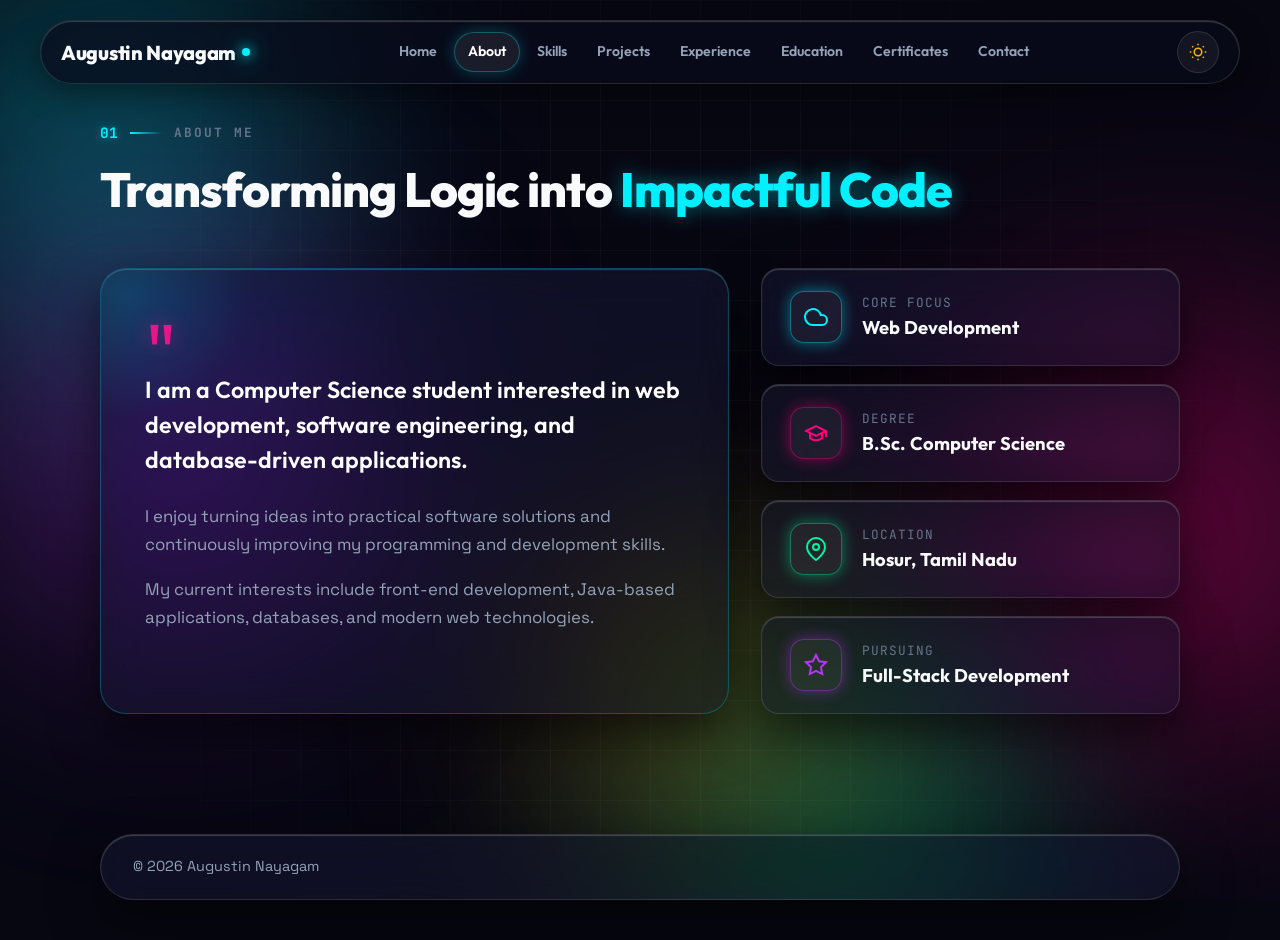
==== about.html @ 39292fab "Add files via upload" ====
<!DOCTYPE html>
<html lang="en">

<head>
    <meta charset="UTF-8">
    <meta name="viewport" content="width=device-width, initial-scale=1.0">
    <meta name="description"
        content="Augustin Nayagam - Computer Science Student & Web Developer Portfolio. High-energy glassmorphism and neon glowing creative portfolio.">
    <title>About Me | Augustin Nayagam</title>

    <!-- Google Fonts: Outfit, Space Grotesk, JetBrains Mono -->
    <link rel="preconnect" href="https://fonts.googleapis.com">
    <link rel="preconnect" href="https://fonts.gstatic.com" crossorigin>
    <link
        href="https://fonts.googleapis.com/css2?family=JetBrains+Mono:wght@400;500;700&family=Outfit:wght@300;400;500;600;700;800;900&family=Space+Grotesk:wght@400;500;600;700&display=swap"
        rel="stylesheet">

    <link rel="stylesheet" href="style.css">
</head>

<body>

    <!-- ===== AMBIENT GLOWING ORBS ===== -->
    <div class="ambient-orbs" aria-hidden="true">
        <div class="orb orb-cyan"></div>
        <div class="orb orb-pink"></div>
        <div class="orb orb-purple"></div>
        <div class="orb orb-lime"></div>
        <div class="orb orb-amber"></div>
    </div>

    <!-- ===== CYBER GRID & SCANLINE EFFECT ===== -->
    <div class="cyber-grid" aria-hidden="true"></div>

    <!-- ===== INTERACTIVE CURSOR SPOTLIGHT ===== -->
    <div class="cursor-glow" id="cursorGlow" aria-hidden="true"></div>

    <!-- ===== GLASS HEADER ===== -->
    <header class="header" id="header">
        <div class="header-inner glass-card">
            <a href="index.html" class="brand">
                <span class="brand-text">Augustin Nayagam</span>
                <span class="brand-dot"></span>
            </a>

            <nav class="desktop-nav" id="desktop-nav">
                <a href="index.html" class="nav-link">Home</a>
                <a href="about.html" class="nav-link active">About</a>
                <a href="skills.html" class="nav-link">Skills</a>
                <a href="projects.html" class="nav-link">Projects</a>
                <a href="experience.html" class="nav-link">Experience</a>
                <a href="education.html" class="nav-link">Education</a>
                <a href="certificates.html" class="nav-link">Certificates</a>
                <a href="contact.html" class="nav-link">Contact</a>
            </nav>

            <div class="header-right">
                <button id="theme-toggle" class="theme-toggle glass-btn" aria-label="Toggle theme">
                    <svg class="icon-sun" width="18" height="18" viewBox="0 0 24 24" fill="none" stroke="currentColor"
                        stroke-width="2">
                        <circle cx="12" cy="12" r="5" />
                        <line x1="12" y1="1" x2="12" y2="3" />
                        <line x1="12" y1="21" x2="12" y2="23" />
                        <line x1="4.22" y1="4.22" x2="5.64" y2="5.64" />
                        <line x1="18.36" y1="18.36" x2="19.78" y2="19.78" />
                        <line x1="1" y1="12" x2="3" y2="12" />
                        <line x1="21" y1="12" x2="23" y2="12" />
                        <line x1="4.22" y1="19.78" x2="5.64" y2="18.36" />
                        <line x1="18.36" y1="5.64" x2="19.78" y2="4.22" />
                    </svg>
                    <svg class="icon-moon" width="18" height="18" viewBox="0 0 24 24" fill="none" stroke="currentColor"
                        stroke-width="2">
                        <path d="M21 12.79A9 9 0 1 1 11.21 3 7 7 0 0 0 21 12.79z" />
                    </svg>
                </button>
                <button class="burger glass-btn" id="burger" aria-label="Toggle navigation">
                    <span></span><span></span><span></span>
                </button>
            </div>
        </div>
    </header>

    <!-- ===== MOBILE DRAWER ===== -->
    <div class="drawer glass-card" id="drawer">
        <div class="drawer-header">
            <a href="index.html" class="brand">
                <span class="brand-dot"></span>
                <span class="brand-text">Augustin Nayagam A</span>
            </a>
            <button class="drawer-close" id="drawerClose" aria-label="Close menu">&times;</button>
        </div>
        <nav class="drawer-links">
            <a href="index.html" class="drawer-link"><span class="neon-num">01</span> Home</a>
            <a href="about.html" class="drawer-link"><span class="neon-num">02</span> About</a>
            <a href="skills.html" class="drawer-link"><span class="neon-num">03</span> Skills</a>
            <a href="projects.html" class="drawer-link"><span class="neon-num">04</span> Projects</a>
            <a href="experience.html" class="drawer-link"><span class="neon-num">05</span> Experience</a>
            <a href="education.html" class="drawer-link"><span class="neon-num">06</span> Education</a>
            <a href="certificates.html" class="drawer-link"><span class="neon-num">07</span> Certificates</a>
            <a href="contact.html" class="drawer-link"><span class="neon-num">08</span> Contact</a>
        </nav>
    </div>
    <div class="drawer-overlay" id="drawer-overlay"></div>

    <main id="main">

        <!-- ===== ABOUT SECTION ===== -->
        <section id="about" class="sec">
            <div class="wrap">
                <div class="section-tag reveal">
                    <span class="tag-num">01</span>
                    <span class="tag-line"></span>
                    <span class="tag-label">ABOUT ME</span>
                </div>

                <h2 class="section-title reveal">Transforming Logic into <span class="neon-highlight-cyan">Impactful
                        Code</span></h2>

                <div class="about-grid">
                    <div class="about-quote-card glass-card reveal">
                        <div class="card-glow-layer cyan-glow"></div>
                        <div class="quote-mark">"</div>
                        <blockquote class="about-statement">
                            I am a Computer Science student interested in web development, software engineering, and
                            database-driven applications.
                        </blockquote>
                        <p class="about-text">
                            I enjoy turning ideas into practical software solutions and continuously improving my
                            programming and development skills.
                        </p>
                        <p class="about-text">
                            My current interests include front-end development, Java-based applications, databases, and
                            modern web technologies.
                        </p>
                    </div>

                    <div class="about-facts-container">
                        <div class="fact-card glass-card reveal f-cyan">
                            <div class="fact-icon-wrap">
                                <svg width="24" height="24" viewBox="0 0 24 24" fill="none" stroke="currentColor"
                                    stroke-width="2">
                                    <path d="M18 10h-1.26A8 8 0 1 0 9 20h9a5 5 0 0 0 0-10z" />
                                </svg>
                            </div>
                            <div class="fact-info">
                                <span class="fact-title">Core Focus</span>
                                <strong class="fact-value">Web Development</strong>
                            </div>
                        </div>

                        <div class="fact-card glass-card reveal f-pink">
                            <div class="fact-icon-wrap">
                                <svg width="24" height="24" viewBox="0 0 24 24" fill="none" stroke="currentColor"
                                    stroke-width="2">
                                    <path d="M22 10v6M2 10l10-5 10 5-10 5z" />
                                    <path d="M6 12v5c3 3 9 3 12 0v-5" />
                                </svg>
                            </div>
                            <div class="fact-info">
                                <span class="fact-title">Degree</span>
                                <strong class="fact-value">B.Sc. Computer Science</strong>
                            </div>
                        </div>

                        <div class="fact-card glass-card reveal f-lime">
                            <div class="fact-icon-wrap">
                                <svg width="24" height="24" viewBox="0 0 24 24" fill="none" stroke="currentColor"
                                    stroke-width="2">
                                    <path d="M21 10c0 7-9 13-9 13s-9-6-9-13a9 9 0 0 1 18 0z" />
                                    <circle cx="12" cy="10" r="3" />
                                </svg>
                            </div>
                            <div class="fact-info">
                                <span class="fact-title">Location</span>
                                <strong class="fact-value">Hosur, Tamil Nadu</strong>
                            </div>
                        </div>

                        <div class="fact-card glass-card reveal f-purple">
                            <div class="fact-icon-wrap">
                                <svg width="24" height="24" viewBox="0 0 24 24" fill="none" stroke="currentColor"
                                    stroke-width="2">
                                    <polygon
                                        points="12 2 15.09 8.26 22 9.27 17 14.14 18.18 21.02 12 17.77 5.82 21.02 7 14.14 2 9.27 8.91 8.26 12 2" />
                                </svg>
                            </div>
                            <div class="fact-info">
                                <span class="fact-title">Pursuing</span>
                                <strong class="fact-value">Full-Stack Development</strong>
                            </div>
                        </div>
                    </div>
                </div>
            </div>
        </section>

    </main>

    <!-- ===== FOOTER ===== -->
    <footer class="footer">
        <div class="wrap footer-content glass-card">
            <p class="footer-copy">© <span id="year"></span> Augustin Nayagam</p>
        </div>
    </footer>

    <script src="script.js"></script>
</body>

</html>
---- style.css ----
/* ========== DESIGN TOKENS ========== */
:root {
    /* Funky Neon Glow Palette */
    --neon-cyan: #00f0ff;
    --neon-pink: #ff007f;
    --neon-purple: #b537f2;
    --neon-lime: #00f5a0;
    --neon-amber: #ffb703;
    --neon-orange: #ff5400;

    /* Glow RGBA values */
    --glow-cyan: rgba(0, 240, 255, 0.45);
    --glow-pink: rgba(255, 0, 127, 0.45);
    --glow-purple: rgba(181, 55, 242, 0.45);
    --glow-lime: rgba(0, 245, 160, 0.45);
    --glow-amber: rgba(255, 183, 3, 0.45);

    /* Backgrounds & Glass Layers (Dark Default) */
    --bg-base: #070712;
    --bg-surface: rgba(14, 15, 30, 0.65);
    --glass-card: rgba(22, 24, 46, 0.55);
    --glass-card-hover: rgba(30, 34, 66, 0.70);
    --glass-header: rgba(10, 11, 24, 0.75);
    --glass-btn: rgba(255, 255, 255, 0.05);

    /* Glass Borders & Highlights */
    --glass-border: rgba(255, 255, 255, 0.12);
    --glass-border-hover: rgba(0, 240, 255, 0.50);
    --glass-specular: rgba(255, 255, 255, 0.20);
    --glass-shadow: 0 20px 50px rgba(0, 0, 0, 0.60);

    /* Typography */
    --text-primary: #f8fafc;
    --text-secondary: #94a3b8;
    --text-muted: #64748b;

    --font-heading: 'Outfit', -apple-system, sans-serif;
    --font-body: 'Space Grotesk', system-ui, sans-serif;
    --font-mono: 'JetBrains Mono', monospace;

    /* Animation Easing */
    --ease-fluid: cubic-bezier(0.25, 1, 0.5, 1);
    --ease-spring: cubic-bezier(0.34, 1.56, 0.64, 1);

    /* Radii */
    --radius-sm: 10px;
    --radius-md: 18px;
    --radius-lg: 26px;
    --radius-xl: 36px;
    --radius-pill: 9999px;
}

/* ========== LIGHT THEME OVERRIDES (CYBER-PASTEL GLASS) ========== */
body.light-theme {
    --bg-base: #f0f3fa;
    --bg-surface: rgba(255, 255, 255, 0.70);
    --glass-card: rgba(255, 255, 255, 0.65);
    --glass-card-hover: rgba(255, 255, 255, 0.85);
    --glass-header: rgba(240, 243, 250, 0.85);
    --glass-btn: rgba(0, 0, 0, 0.04);

    --glass-border: rgba(0, 0, 0, 0.08);
    --glass-border-hover: rgba(0, 240, 255, 0.80);
    --glass-specular: rgba(255, 255, 255, 0.90);
    --glass-shadow: 0 20px 40px rgba(100, 116, 139, 0.15);

    --text-primary: #0f172a;
    --text-secondary: #475569;
    --text-muted: #94a3b8;
}

body.light-theme .cyber-grid {
    opacity: 0.04;
}

body.light-theme .ambient-orbs .orb {
    opacity: 0.35;
    filter: blur(90px);
}

body.light-theme .name-stroke-neon {
    -webkit-text-stroke: 2px #b537f2;
    color: transparent;
    text-shadow: 0 0 20px rgba(181, 55, 242, 0.4);
}

/* ========== RESET & BASE ========== */
*,
*::before,
*::after {
    margin: 0;
    padding: 0;
    box-sizing: border-box;
}

html {
    scroll-behavior: smooth;
    font-size: 16px;
    color-scheme: dark;
}

body {
    font-family: var(--font-body);
    background-color: var(--bg-base);
    color: var(--text-primary);
    line-height: 1.65;
    overflow-x: hidden;
    position: relative;
    min-height: 100vh;
    transition: background-color 0.4s var(--ease-fluid), color 0.4s var(--ease-fluid);
    -webkit-font-smoothing: antialiased;
}

::selection {
    background: var(--neon-pink);
    color: #ffffff;
    text-shadow: 0 0 8px #ffffff;
}

a {
    color: inherit;
    text-decoration: none;
    transition: all 0.25s var(--ease-fluid);
}

button {
    font-family: inherit;
    cursor: pointer;
    border: none;
    background: none;
}

img {
    max-width: 100%;
    display: block;
}

/* ========== CONTAINER & SPACING ========== */
.wrap {
    width: min(1080px, 90%);
    margin: 0 auto;
}

.sec {
    padding: 120px 0;
    position: relative;
    z-index: 2;
}

/* ========== AMBIENT GLOWING ORBS ========== */
.ambient-orbs {
    position: fixed;
    inset: 0;
    pointer-events: none;
    z-index: 0;
    overflow: hidden;
}

.orb {
    position: absolute;
    border-radius: 50%;
    filter: blur(120px);
    opacity: 0.55;
    will-change: transform;
}

.orb-cyan {
    width: 520px;
    height: 520px;
    background: radial-gradient(circle, var(--neon-cyan) 0%, rgba(0, 240, 255, 0) 70%);
    top: -100px;
    left: -150px;
    animation: floatOrb1 18s ease-in-out infinite alternate;
}

.orb-pink {
    width: 600px;
    height: 600px;
    background: radial-gradient(circle, var(--neon-pink) 0%, rgba(255, 0, 127, 0) 70%);
    top: 25%;
    right: -200px;
    animation: floatOrb2 22s ease-in-out infinite alternate;
}

.orb-purple {
    width: 550px;
    height: 550px;
    background: radial-gradient(circle, var(--neon-purple) 0%, rgba(181, 55, 242, 0) 70%);
    bottom: 20%;
    left: -100px;
    animation: floatOrb3 20s ease-in-out infinite alternate;
}

.orb-lime {
    width: 480px;
    height: 480px;
    background: radial-gradient(circle, var(--neon-lime) 0%, rgba(0, 245, 160, 0) 70%);
    bottom: -150px;
    right: 15%;
    animation: floatOrb4 16s ease-in-out infinite alternate;
}

.orb-amber {
    width: 400px;
    height: 400px;
    background: radial-gradient(circle, var(--neon-amber) 0%, rgba(255, 183, 3, 0) 70%);
    top: 55%;
    left: 40%;
    animation: floatOrb5 24s ease-in-out infinite alternate;
}

@keyframes floatOrb1 {
    0% {
        transform: translate(0, 0) scale(1);
    }

    100% {
        transform: translate(120px, 140px) scale(1.15);
    }
}

@keyframes floatOrb2 {
    0% {
        transform: translate(0, 0) scale(1);
    }

    100% {
        transform: translate(-140px, 100px) scale(0.9);
    }
}

@keyframes floatOrb3 {
    0% {
        transform: translate(0, 0) scale(1);
    }

    100% {
        transform: translate(150px, -120px) scale(1.1);
    }
}

@keyframes floatOrb4 {
    0% {
        transform: translate(0, 0) scale(1);
    }

    100% {
        transform: translate(-100px, -140px) scale(1.2);
    }
}

@keyframes floatOrb5 {
    0% {
        transform: translate(0, 0) scale(1);
    }

    100% {
        transform: translate(-80px, 80px) scale(0.85);
    }
}

/* ========== CYBER GRID BACKGROUND ========== */
.cyber-grid {
    position: fixed;
    inset: 0;
    pointer-events: none;
    z-index: 1;
    opacity: 0.08;
    background-size: 50px 50px;
    background-image:
        linear-gradient(to right, rgba(255, 255, 255, 0.4) 1px, transparent 1px),
        linear-gradient(to bottom, rgba(255, 255, 255, 0.4) 1px, transparent 1px);
    mask-image: radial-gradient(circle at 50% 50%, black 40%, transparent 90%);
    -webkit-mask-image: radial-gradient(circle at 50% 50%, black 40%, transparent 90%);
}

/* ========== INTERACTIVE CURSOR SPOTLIGHT ========== */
.cursor-glow {
    position: fixed;
    width: 600px;
    height: 600px;
    border-radius: 50%;
    pointer-events: none;
    z-index: 1;
    transform: translate(-50%, -50%);
    background: radial-gradient(circle, rgba(0, 240, 255, 0.12) 0%, rgba(255, 0, 127, 0.06) 40%, transparent 70%);
    mix-blend-mode: screen;
    opacity: 0;
    transition: opacity 0.5s ease;
}

body:hover .cursor-glow {
    opacity: 1;
}

/* ========== UNIVERSAL GLASSMORPHIC CARD ========== */
.glass-card {
    background: var(--glass-card);
    backdrop-filter: blur(24px) saturate(190%);
    -webkit-backdrop-filter: blur(24px) saturate(190%);
    border: 1px solid var(--glass-border);
    box-shadow: inset 0 1px 1px 0 var(--glass-specular), var(--glass-shadow);
    border-radius: var(--radius-lg);
    position: relative;
    overflow: hidden;
    transition: transform 0.35s var(--ease-fluid), border-color 0.35s var(--ease-fluid), box-shadow 0.35s var(--ease-fluid), background 0.35s var(--ease-fluid);
}

.glass-card:hover {
    background: var(--glass-card-hover);
    border-color: var(--glass-border-hover);
    box-shadow: inset 0 1px 1px 0 rgba(255, 255, 255, 0.4), var(--glass-shadow), 0 0 25px var(--glow-cyan);
}

/* Glass buttons */
.glass-btn {
    display: inline-flex;
    align-items: center;
    justify-content: center;
    background: var(--glass-btn);
    backdrop-filter: blur(12px);
    -webkit-backdrop-filter: blur(12px);
    border: 1px solid var(--glass-border);
    border-radius: var(--radius-pill);
    color: var(--text-primary);
    transition: all 0.3s var(--ease-fluid);
}

.glass-btn:hover {
    border-color: var(--neon-cyan);
    box-shadow: 0 0 16px var(--glow-cyan);
    transform: translateY(-2px);
}

/* ========== HEADER ========== */
.header {
    position: fixed;
    top: 20px;
    left: 0;
    width: 100%;
    z-index: 1000;
    pointer-events: none;
}

.header-inner {
    width: min(1200px, 95%);
    margin: 0 auto;
    height: 64px;
    display: flex;
    align-items: center;
    justify-content: space-between;
    padding: 0 20px;
    pointer-events: auto;
    border-radius: var(--radius-pill);
    background: var(--glass-header);
    border: 1px solid var(--glass-border);
    box-shadow: inset 0 1px 1px 0 var(--glass-specular), 0 10px 30px rgba(0, 0, 0, 0.4);
}

.brand {
    display: flex;
    align-items: center;
    gap: 6px;
    font-family: var(--font-heading);
    font-size: 1.25rem;
    font-weight: 800;
    letter-spacing: -0.3px;
    color: var(--text-primary);
    text-decoration: none;
    white-space: nowrap;
}

.brand-dot {
    width: 8px;
    height: 8px;
    background: var(--neon-cyan);
    border-radius: 50%;
    box-shadow: 0 0 12px var(--neon-cyan), 0 0 24px var(--neon-cyan);
    display: inline-block;
    animation: neonBlink 2.5s infinite alternate;
    flex-shrink: 0;
}

@keyframes neonBlink {

    0%,
    100% {
        opacity: 1;
        transform: scale(1);
    }

    50% {
        opacity: 0.6;
        transform: scale(1.25);
        box-shadow: 0 0 18px var(--neon-pink);
        background: var(--neon-pink);
    }
}

.desktop-nav {
    display: flex;
    align-items: center;
    gap: 4px;
}

.nav-link {
    font-family: var(--font-heading);
    font-size: 0.88rem;
    font-weight: 600;
    color: var(--text-secondary);
    padding: 7px 13px;
    border-radius: var(--radius-pill);
    transition: all 0.3s var(--ease-fluid);
    position: relative;
    text-decoration: none;
    white-space: nowrap;
}

.nav-link:hover,
.nav-link.active {
    color: #ffffff;
    background: rgba(255, 255, 255, 0.08);
    box-shadow: 0 0 15px rgba(0, 240, 255, 0.25);
    border: 1px solid rgba(0, 240, 255, 0.3);
}

.header-right {
    display: flex;
    align-items: center;
    gap: 12px;
}

.theme-toggle {
    width: 42px;
    height: 42px;
    position: relative;
}

.theme-toggle .icon-sun,
.theme-toggle .icon-moon {
    position: absolute;
    transition: opacity 0.3s, transform 0.4s var(--ease-spring);
}

.theme-toggle .icon-sun {
    opacity: 1;
    transform: rotate(0);
    color: var(--neon-amber);
}

.theme-toggle .icon-moon {
    opacity: 0;
    transform: rotate(90deg);
    color: var(--neon-purple);
}

body.light-theme .theme-toggle .icon-sun {
    opacity: 0;
    transform: rotate(-90deg);
}

body.light-theme .theme-toggle .icon-moon {
    opacity: 1;
    transform: rotate(0);
}

.burger {
    display: none;
    width: 42px;
    height: 42px;
    flex-direction: column;
    justify-content: center;
    align-items: center;
    gap: 5px;
}

.burger span {
    width: 20px;
    height: 2px;
    background: var(--text-primary);
    border-radius: 2px;
    transition: all 0.3s var(--ease-fluid);
}

.burger.open span:nth-child(1) {
    transform: translateY(7px) rotate(45deg);
    background: var(--neon-pink);
}

.burger.open span:nth-child(2) {
    opacity: 0;
}

.burger.open span:nth-child(3) {
    transform: translateY(-7px) rotate(-45deg);
    background: var(--neon-pink);
}

/* ========== MOBILE DRAWER ========== */
.drawer {
    position: fixed;
    top: 90px;
    right: 20px;
    width: min(340px, calc(100vw - 40px));
    padding: 24px;
    z-index: 1001;
    transform: translateY(-20px) scale(0.95);
    opacity: 0;
    pointer-events: none;
    transition: all 0.35s var(--ease-spring);
    background: var(--glass-card);
    border: 1px solid var(--glass-border-hover);
    box-shadow: 0 25px 60px rgba(0, 0, 0, 0.7), 0 0 30px var(--glow-purple);
}

.drawer.open {
    transform: translateY(0) scale(1);
    opacity: 1;
    pointer-events: auto;
}

.drawer-header {
    display: flex;
    align-items: center;
    justify-content: space-between;
    margin-bottom: 20px;
    padding-bottom: 12px;
    border-bottom: 1px solid var(--glass-border);
}

.drawer-header .brand {
    font-size: 1.15rem;
    white-space: nowrap;
}

.drawer-close {
    font-size: 2rem;
    color: var(--text-muted);
    transition: color 0.2s;
    line-height: 1;
}

.drawer-close:hover {
    color: var(--neon-pink);
}

.drawer-links {
    display: flex;
    flex-direction: column;
    gap: 12px;
}

.drawer-link {
    display: flex;
    align-items: center;
    gap: 12px;
    padding: 12px 16px;
    border-radius: var(--radius-md);
    font-family: var(--font-heading);
    font-size: 1.05rem;
    font-weight: 600;
    color: var(--text-primary);
    background: rgba(255, 255, 255, 0.03);
    border: 1px solid transparent;
    transition: all 0.25s var(--ease-fluid);
}

.drawer-link:hover {
    background: rgba(255, 255, 255, 0.08);
    border-color: var(--neon-cyan);
    box-shadow: 0 0 15px var(--glow-cyan);
    transform: translateX(4px);
}

.neon-num {
    font-family: var(--font-mono);
    font-size: 0.85rem;
    color: var(--neon-cyan);
}

.drawer-overlay {
    position: fixed;
    inset: 0;
    background: rgba(7, 7, 18, 0.6);
    backdrop-filter: blur(8px);
    -webkit-backdrop-filter: blur(8px);
    z-index: 1000;
    opacity: 0;
    pointer-events: none;
    transition: opacity 0.3s;
}

.drawer-overlay.open {
    opacity: 1;
    pointer-events: auto;
}

/* ========== HERO SECTION ========== */
.hero {
    min-height: 100vh;
    display: flex;
    align-items: center;
    padding-top: 160px;
    padding-bottom: 60px;
}

.hero-container {
    display: grid;
    grid-template-columns: 1.25fr 0.85fr;
    gap: 48px;
    align-items: center;
}

.funky-pill {
    display: inline-flex;
    align-items: center;
    gap: 10px;
    padding: 8px 18px;
    border-radius: var(--radius-pill);
    background: rgba(255, 255, 255, 0.05);
    backdrop-filter: blur(14px);
    -webkit-backdrop-filter: blur(14px);
    border: 1px solid rgba(0, 240, 255, 0.3);
    box-shadow: 0 0 20px rgba(0, 240, 255, 0.2);
    margin-bottom: 24px;
}

.glowing-orb-dot {
    width: 10px;
    height: 10px;
    border-radius: 50%;
    background: var(--neon-lime);
    box-shadow: 0 0 10px var(--neon-lime), 0 0 20px var(--neon-lime);
    animation: neonPulse 2s infinite ease-in-out;
}

@keyframes neonPulse {

    0%,
    100% {
        transform: scale(1);
        opacity: 1;
    }

    50% {
        transform: scale(1.3);
        opacity: 0.7;
    }
}

.pill-text {
    font-family: var(--font-mono);
    font-size: 0.85rem;
    font-weight: 500;
    letter-spacing: 0.5px;
    color: var(--neon-cyan);
}

.hero-greeting {
    font-family: var(--font-mono);
    font-size: 1.25rem;
    color: var(--neon-pink);
    letter-spacing: 2px;
    text-transform: uppercase;
    margin-bottom: 4px;
    text-shadow: 0 0 12px var(--glow-pink);
}

.hero-name {
    display: flex;
    flex-direction: column;
    font-family: var(--font-heading);
    font-weight: 900;
    font-size: clamp(3.2rem, 7vw, 5.6rem);
    line-height: 0.95;
    letter-spacing: -2px;
    margin-bottom: 24px;
}

.name-gradient-neon {
    background: linear-gradient(135deg, #ffffff 0%, var(--neon-cyan) 40%, var(--neon-purple) 100%);
    -webkit-background-clip: text;
    -webkit-text-fill-color: transparent;
    filter: drop-shadow(0 0 25px rgba(0, 240, 255, 0.35));
}

.name-stroke-neon {
    color: transparent;
    -webkit-text-stroke: 2px var(--neon-pink);
    text-shadow: 0 0 25px rgba(255, 0, 127, 0.45), 0 0 50px rgba(255, 0, 127, 0.2);
    transition: all 0.3s;
}

.name-stroke-neon:hover {
    color: var(--neon-pink);
    -webkit-text-stroke: 2px #ffffff;
    text-shadow: 0 0 35px var(--neon-pink);
}

.hero-desc {
    font-size: 1.15rem;
    color: var(--text-secondary);
    max-width: 540px;
    margin-bottom: 36px;
    line-height: 1.7;
}

.hero-cta-group {
    display: flex;
    flex-wrap: wrap;
    align-items: center;
    gap: 18px;
    margin-bottom: 36px;
}

/* Neon buttons */
.neon-btn {
    position: relative;
    display: inline-flex;
    align-items: center;
    gap: 12px;
    padding: 14px 28px;
    border-radius: var(--radius-pill);
    font-family: var(--font-heading);
    font-size: 1rem;
    font-weight: 700;
    text-decoration: none;
    cursor: pointer;
    overflow: hidden;
    transition: all 0.35s var(--ease-spring);
    z-index: 1;
}

.neon-btn--primary {
    background: linear-gradient(135deg, var(--neon-pink) 0%, var(--neon-purple) 50%, var(--neon-cyan) 100%);
    color: #ffffff;
    box-shadow: 0 0 25px rgba(255, 0, 127, 0.5), inset 0 1px 1px rgba(255, 255, 255, 0.4);
    border: none;
}

.neon-btn--primary:hover {
    transform: translateY(-4px) scale(1.02);
    box-shadow: 0 0 40px rgba(0, 240, 255, 0.7), 0 10px 30px rgba(255, 0, 127, 0.4);
}

.neon-btn--primary .btn-glow {
    position: absolute;
    inset: -2px;
    background: linear-gradient(135deg, var(--neon-cyan), var(--neon-pink), var(--neon-purple));
    border-radius: var(--radius-pill);
    z-index: -1;
    filter: blur(12px);
    opacity: 0.6;
    transition: opacity 0.3s;
}

.neon-btn--primary:hover .btn-glow {
    opacity: 1;
}

.neon-btn--glass {
    background: rgba(255, 255, 255, 0.05);
    backdrop-filter: blur(16px);
    -webkit-backdrop-filter: blur(16px);
    border: 1px solid rgba(255, 255, 255, 0.2);
    color: var(--text-primary);
    box-shadow: inset 0 1px 1px rgba(255, 255, 255, 0.2), 0 10px 25px rgba(0, 0, 0, 0.3);
}

.neon-btn--glass:hover {
    border-color: var(--neon-cyan);
    color: var(--neon-cyan);
    transform: translateY(-4px);
    box-shadow: 0 0 25px var(--glow-cyan);
}

.neon-btn--large {
    padding: 18px 38px;
    font-size: 1.15rem;
}

.hero-socials {
    display: flex;
    align-items: center;
    gap: 14px;
}

.social-glass-badge {
    display: inline-flex;
    align-items: center;
    gap: 8px;
    padding: 8px 16px;
    border-radius: var(--radius-pill);
    background: rgba(255, 255, 255, 0.04);
    backdrop-filter: blur(12px);
    -webkit-backdrop-filter: blur(12px);
    border: 1px solid var(--glass-border);
    font-family: var(--font-heading);
    font-size: 0.88rem;
    font-weight: 600;
    color: var(--text-secondary);
    transition: all 0.3s var(--ease-spring);
}

.social-glass-badge:hover {
    color: #ffffff;
    border-color: var(--neon-cyan);
    box-shadow: 0 0 20px var(--glow-cyan);
    transform: translateY(-3px);
}

/* Hero visual / profile container */
.hero-visual {
    position: relative;
    display: flex;
    justify-content: center;
    align-items: center;
}

.photo-glow-aura {
    position: absolute;
    width: 380px;
    height: 380px;
    border-radius: 50%;
    background: conic-gradient(from 0deg, var(--neon-cyan), var(--neon-pink), var(--neon-purple), var(--neon-lime), var(--neon-cyan));
    filter: blur(55px);
    opacity: 0.55;
    z-index: 0;
    animation: rotateAura 12s linear infinite;
}

@keyframes rotateAura {
    from {
        transform: rotate(0deg);
    }

    to {
        transform: rotate(360deg);
    }
}

.photo-glass-frame {
    position: relative;
    width: 320px;
    height: 390px;
    border-radius: var(--radius-xl);
    overflow: hidden;
    z-index: 1;
    background: rgba(255, 255, 255, 0.06);
    backdrop-filter: blur(20px);
    -webkit-backdrop-filter: blur(20px);
    border: 2px solid rgba(255, 255, 255, 0.25);
    box-shadow: inset 0 2px 2px rgba(255, 255, 255, 0.4), 0 25px 60px rgba(0, 0, 0, 0.7), 0 0 35px var(--glow-cyan);
    transform: none !important;
    transition: border-color 0.4s var(--ease-fluid), box-shadow 0.4s var(--ease-fluid);
}

.photo-glass-frame:hover {
    transform: none !important;
    border-color: var(--neon-pink);
    box-shadow: inset 0 2px 2px rgba(255, 255, 255, 0.6), 0 25px 60px rgba(0, 0, 0, 0.7), 0 0 45px var(--glow-pink);
}

.hero-img {
    width: 100%;
    height: 100%;
    object-fit: cover;
    object-position: center top;
    filter: contrast(1.08) brightness(1.02);
}

.photo-overlay-glass {
    position: absolute;
    inset: 0;
    pointer-events: none;
    background: linear-gradient(180deg, rgba(255, 255, 255, 0.1) 0%, transparent 40%, rgba(7, 7, 18, 0.5) 100%);
}

/* ========== SECTION HEADINGS & TAGS ========== */
.section-tag {
    display: inline-flex;
    align-items: center;
    gap: 12px;
    margin-bottom: 16px;
}

.section-tag--center {
    justify-content: center;
    margin: 0 auto 16px auto;
}

.tag-num {
    font-family: var(--font-mono);
    font-size: 0.9rem;
    font-weight: 700;
    color: var(--neon-cyan);
    text-shadow: 0 0 10px var(--glow-cyan);
}

.tag-line {
    width: 32px;
    height: 2px;
    background: linear-gradient(90deg, var(--neon-cyan), transparent);
}

.tag-label {
    font-family: var(--font-mono);
    font-size: 0.8rem;
    font-weight: 700;
    letter-spacing: 2px;
    color: var(--text-muted);
    text-transform: uppercase;
}

.section-title {
    font-family: var(--font-heading);
    font-size: clamp(2rem, 4vw, 3rem);
    font-weight: 800;
    letter-spacing: -1px;
    line-height: 1.2;
    margin-bottom: 50px;
    color: var(--text-primary);
}

.neon-highlight-cyan {
    color: var(--neon-cyan);
    text-shadow: 0 0 20px var(--glow-cyan);
}

.neon-highlight-pink {
    color: var(--neon-pink);
    text-shadow: 0 0 20px var(--glow-pink);
}

.neon-highlight-lime {
    color: var(--neon-lime);
    text-shadow: 0 0 20px var(--glow-lime);
}

.neon-highlight-purple {
    color: var(--neon-purple);
    text-shadow: 0 0 20px var(--glow-purple);
}

.neon-highlight-amber {
    color: var(--neon-amber);
    text-shadow: 0 0 20px var(--glow-amber);
}

/* ========== ABOUT SECTION ========== */
.about-grid {
    display: grid;
    grid-template-columns: 1.2fr 0.8fr;
    gap: 32px;
}

.about-quote-card {
    padding: 44px;
    position: relative;
    border-color: rgba(0, 240, 255, 0.25);
}

.about-quote-card .cyan-glow {
    position: absolute;
    top: -100px;
    left: -100px;
    width: 250px;
    height: 250px;
    background: radial-gradient(circle, var(--neon-cyan) 0%, transparent 70%);
    opacity: 0.15;
    pointer-events: none;
}

.quote-mark {
    font-family: var(--font-heading);
    font-size: 5rem;
    line-height: 1;
    color: var(--neon-pink);
    text-shadow: 0 0 20px var(--glow-pink);
    margin-bottom: -20px;
}

.about-statement {
    font-family: var(--font-heading);
    font-size: 1.45rem;
    font-weight: 600;
    line-height: 1.5;
    color: #ffffff;
    margin-bottom: 24px;
}

.about-text {
    font-size: 1.05rem;
    color: var(--text-secondary);
    margin-bottom: 16px;
    line-height: 1.7;
}

.about-text:last-child {
    margin-bottom: 0;
}

.about-facts-container {
    display: grid;
    grid-template-columns: 1fr;
    gap: 18px;
}

.fact-card {
    display: flex;
    align-items: center;
    gap: 20px;
    padding: 22px 28px;
    border-radius: var(--radius-md);
    transition: all 0.35s var(--ease-spring);
}

.fact-icon-wrap {
    width: 52px;
    height: 52px;
    border-radius: 14px;
    display: flex;
    align-items: center;
    justify-content: center;
    flex-shrink: 0;
    background: rgba(255, 255, 255, 0.05);
    border: 1px solid var(--glass-border);
}

.f-cyan .fact-icon-wrap {
    color: var(--neon-cyan);
    border-color: rgba(0, 240, 255, 0.4);
    box-shadow: 0 0 15px var(--glow-cyan);
}

.f-pink .fact-icon-wrap {
    color: var(--neon-pink);
    border-color: rgba(255, 0, 127, 0.4);
    box-shadow: 0 0 15px var(--glow-pink);
}

.f-lime .fact-icon-wrap {
    color: var(--neon-lime);
    border-color: rgba(0, 245, 160, 0.4);
    box-shadow: 0 0 15px var(--glow-lime);
}

.f-purple .fact-icon-wrap {
    color: var(--neon-purple);
    border-color: rgba(181, 55, 242, 0.4);
    box-shadow: 0 0 15px var(--glow-purple);
}

.f-cyan:hover {
    border-color: var(--neon-cyan);
    box-shadow: 0 0 25px var(--glow-cyan);
    transform: translateX(8px);
}

.f-pink:hover {
    border-color: var(--neon-pink);
    box-shadow: 0 0 25px var(--glow-pink);
    transform: translateX(8px);
}

.f-lime:hover {
    border-color: var(--neon-lime);
    box-shadow: 0 0 25px var(--glow-lime);
    transform: translateX(8px);
}

.f-purple:hover {
    border-color: var(--neon-purple);
    box-shadow: 0 0 25px var(--glow-purple);
    transform: translateX(8px);
}

.fact-info {
    display: flex;
    flex-direction: column;
}

.fact-title {
    font-family: var(--font-mono);
    font-size: 0.8rem;
    color: var(--text-muted);
    text-transform: uppercase;
    letter-spacing: 1px;
}

.fact-value {
    font-family: var(--font-heading);
    font-size: 1.15rem;
    font-weight: 700;
    color: var(--text-primary);
}

/* ========== SKILLS SECTION ========== */
.skills-grid {
    display: grid;
    grid-template-columns: repeat(auto-fit, minmax(240px, 1fr));
    gap: 24px;
}

.skill-category {
    padding: 32px 28px;
    display: flex;
    flex-direction: column;
    border-radius: var(--radius-lg);
    position: relative;
}

.cat-header {
    display: flex;
    align-items: center;
    gap: 14px;
    margin-bottom: 12px;
}

.cat-badge-icon {
    font-size: 1.5rem;
}

.cat-header h3 {
    font-family: var(--font-heading);
    font-size: 1.35rem;
    font-weight: 700;
    color: #ffffff;
}

.cat-desc {
    font-size: 0.92rem;
    color: var(--text-secondary);
    margin-bottom: 24px;
    flex-grow: 1;
}

.neon-chips {
    display: flex;
    flex-wrap: wrap;
    gap: 10px;
}

.chip {
    padding: 6px 14px;
    border-radius: var(--radius-pill);
    font-family: var(--font-mono);
    font-size: 0.82rem;
    font-weight: 600;
    background: rgba(255, 255, 255, 0.05);
    border: 1px solid var(--glass-border);
    transition: all 0.3s var(--ease-spring);
}

.chip-cyan {
    border-color: rgba(0, 240, 255, 0.25);
    color: var(--neon-cyan);
}

.chip-cyan:hover {
    background: rgba(0, 240, 255, 0.15);
    box-shadow: 0 0 15px var(--glow-cyan);
    transform: translateY(-3px);
}

.chip-pink {
    border-color: rgba(255, 0, 127, 0.25);
    color: var(--neon-pink);
}

.chip-pink:hover {
    background: rgba(255, 0, 127, 0.15);
    box-shadow: 0 0 15px var(--glow-pink);
    transform: translateY(-3px);
}

.chip-lime {
    border-color: rgba(0, 245, 160, 0.25);
    color: var(--neon-lime);
}

.chip-lime:hover {
    background: rgba(0, 245, 160, 0.15);
    box-shadow: 0 0 15px var(--glow-lime);
    transform: translateY(-3px);
}

.chip-purple {
    border-color: rgba(181, 55, 242, 0.25);
    color: var(--neon-purple);
}

.chip-purple:hover {
    background: rgba(181, 55, 242, 0.15);
    box-shadow: 0 0 15px var(--glow-purple);
    transform: translateY(-3px);
}

.cat-cyan:hover {
    border-color: var(--neon-cyan);
    box-shadow: 0 0 30px var(--glow-cyan);
}

.cat-pink:hover {
    border-color: var(--neon-pink);
    box-shadow: 0 0 30px var(--glow-pink);
}

.cat-lime:hover {
    border-color: var(--neon-lime);
    box-shadow: 0 0 30px var(--glow-lime);
}

.cat-purple:hover {
    border-color: var(--neon-purple);
    box-shadow: 0 0 30px var(--glow-purple);
}

/* ========== PROJECTS SECTION ========== */
.projects-grid {
    display: grid;
    grid-template-columns: 1fr 1fr;
    gap: 32px;
}

.project-glass-card {
    padding: 38px;
    display: flex;
    flex-direction: column;
    border-radius: var(--radius-xl);
    position: relative;
}

.project-header-top {
    display: flex;
    align-items: center;
    justify-content: space-between;
    margin-bottom: 22px;
}

.project-category-badge {
    padding: 6px 14px;
    border-radius: var(--radius-pill);
    font-family: var(--font-mono);
    font-size: 0.78rem;
    font-weight: 700;
    letter-spacing: 0.5px;
    text-transform: uppercase;
}

.badge-cyan {
    background: rgba(0, 240, 255, 0.12);
    border: 1px solid var(--neon-cyan);
    color: var(--neon-cyan);
    box-shadow: 0 0 15px var(--glow-cyan);
}

.badge-pink {
    background: rgba(255, 0, 127, 0.12);
    border: 1px solid var(--neon-pink);
    color: var(--neon-pink);
    box-shadow: 0 0 15px var(--glow-pink);
}

.project-index {
    font-family: var(--font-heading);
    font-size: 2.2rem;
    font-weight: 900;
    line-height: 1;
    color: transparent;
    -webkit-text-stroke: 1.5px rgba(255, 255, 255, 0.25);
}

.project-title {
    font-family: var(--font-heading);
    font-size: 1.45rem;
    font-weight: 700;
    line-height: 1.35;
    color: #ffffff;
    margin-bottom: 16px;
}

.project-desc {
    font-size: 1rem;
    color: var(--text-secondary);
    line-height: 1.65;
    margin-bottom: 28px;
    flex-grow: 1;
}

.project-tech-row {
    display: flex;
    flex-wrap: wrap;
    gap: 8px;
    margin-bottom: 28px;
}

.tech-pill {
    padding: 5px 12px;
    border-radius: var(--radius-pill);
    font-family: var(--font-mono);
    font-size: 0.8rem;
    background: rgba(255, 255, 255, 0.04);
    border: 1px solid var(--glass-border);
}

.pill-cyan {
    color: var(--neon-cyan);
    border-color: rgba(0, 240, 255, 0.3);
}

.pill-pink {
    color: var(--neon-pink);
    border-color: rgba(255, 0, 127, 0.3);
}

.project-actions {
    display: flex;
    align-items: center;
}

.project-neon-link {
    display: inline-flex;
    align-items: center;
    gap: 8px;
    font-family: var(--font-heading);
    font-weight: 700;
    font-size: 0.95rem;
    transition: all 0.3s var(--ease-spring);
}

.link-cyan {
    color: var(--neon-cyan);
}

.link-cyan:hover {
    text-shadow: 0 0 12px var(--neon-cyan);
    transform: translateX(6px);
}

.link-pink {
    color: var(--neon-pink);
}

.link-pink:hover {
    text-shadow: 0 0 12px var(--neon-pink);
    transform: translateX(6px);
}

.card-glow-cyan:hover {
    border-color: var(--neon-cyan);
    box-shadow: 0 0 35px var(--glow-cyan);
}

.card-glow-pink:hover {
    border-color: var(--neon-pink);
    box-shadow: 0 0 35px var(--glow-pink);
}

/* ========== EXPERIENCE SECTION ========== */
.experience-showcase {
    padding: 44px;
    border-radius: var(--radius-xl);
    border-color: rgba(181, 55, 242, 0.35);
    box-shadow: 0 0 30px rgba(181, 55, 242, 0.15);
}

.experience-showcase:hover {
    border-color: var(--neon-purple);
    box-shadow: 0 0 40px var(--glow-purple);
}

.exp-badge-row {
    display: flex;
    flex-wrap: wrap;
    align-items: center;
    gap: 14px;
    margin-bottom: 20px;
}

.funky-neon-badge {
    padding: 6px 16px;
    border-radius: var(--radius-pill);
    font-family: var(--font-mono);
    font-size: 0.8rem;
    font-weight: 700;
    text-transform: uppercase;
}

.badge-purple {
    background: rgba(181, 55, 242, 0.15);
    border: 1px solid var(--neon-purple);
    color: var(--neon-purple);
    box-shadow: 0 0 15px var(--glow-purple);
}

.exp-company-tag {
    font-family: var(--font-heading);
    font-size: 1.05rem;
    font-weight: 700;
    color: var(--text-primary);
}

.exp-role {
    font-family: var(--font-heading);
    font-size: 1.65rem;
    font-weight: 800;
    color: #ffffff;
    margin-bottom: 14px;
}

.exp-description {
    font-size: 1.05rem;
    color: var(--text-secondary);
    line-height: 1.7;
    margin-bottom: 24px;
    max-width: 820px;
}

.exp-skills-row {
    display: flex;
    flex-wrap: wrap;
    gap: 10px;
}

.exp-chip {
    padding: 6px 16px;
    border-radius: var(--radius-pill);
    font-family: var(--font-mono);
    font-size: 0.85rem;
    font-weight: 600;
    background: rgba(255, 255, 255, 0.05);
    border: 1px solid var(--glass-border);
    color: var(--neon-purple);
}

/* ========== EDUCATION SECTION (ACADEMIC JOURNEY) ========== */
.edu-container {
    display: flex;
    flex-direction: column;
    gap: 24px;
}

.edu-glass-card {
    display: grid;
    grid-template-columns: auto 1fr 280px;
    align-items: center;
    gap: 32px;
    padding: 28px 36px;
    border-radius: var(--radius-lg);
    transition: all 0.35s var(--ease-spring);
}

.edu-tag-badge {
    display: inline-flex;
    align-items: center;
    justify-content: center;
    width: 64px;
    height: 64px;
    border-radius: var(--radius-md);
    font-family: var(--font-heading);
    font-size: 1.15rem;
    font-weight: 800;
    background: rgba(255, 255, 255, 0.05);
    border: 1px solid var(--glass-border);
    box-shadow: 0 0 15px rgba(0, 0, 0, 0.3);
}

.edu-cyan .edu-tag-badge {
    color: var(--neon-cyan);
    border-color: rgba(0, 240, 255, 0.4);
    box-shadow: 0 0 20px var(--glow-cyan);
}

.edu-purple .edu-tag-badge {
    color: var(--neon-purple);
    border-color: rgba(181, 55, 242, 0.4);
    box-shadow: 0 0 20px var(--glow-purple);
}

.edu-pink .edu-tag-badge {
    color: var(--neon-pink);
    border-color: rgba(255, 0, 127, 0.4);
    box-shadow: 0 0 20px var(--glow-pink);
}

.edu-degree {
    font-family: var(--font-heading);
    font-size: 1.25rem;
    font-weight: 700;
    color: #ffffff;
    margin-bottom: 6px;
}

.edu-institution {
    font-size: 0.95rem;
    color: var(--text-secondary);
}

.edu-progress-column {
    display: flex;
    flex-direction: column;
    gap: 8px;
}

.progress-meta {
    display: flex;
    align-items: center;
    justify-content: space-between;
}

.meta-label {
    font-family: var(--font-mono);
    font-size: 0.78rem;
    text-transform: uppercase;
    color: var(--text-muted);
}

.meta-percentage {
    font-family: var(--font-mono);
    font-size: 1.15rem;
    font-weight: 700;
}

.neon-text-cyan {
    color: var(--neon-cyan);
    text-shadow: 0 0 12px var(--glow-cyan);
}

.neon-text-purple {
    color: var(--neon-purple);
    text-shadow: 0 0 12px var(--glow-purple);
}

.neon-text-pink {
    color: var(--neon-pink);
    text-shadow: 0 0 12px var(--glow-pink);
}

.neon-progress-track {
    width: 100%;
    height: 10px;
    background: rgba(255, 255, 255, 0.08);
    border-radius: var(--radius-pill);
    overflow: hidden;
    position: relative;
    box-shadow: inset 0 1px 3px rgba(0, 0, 0, 0.6);
}

.neon-progress-fill {
    height: 100%;
    width: 0%;
    border-radius: var(--radius-pill);
    position: relative;
    transition: width 1.2s cubic-bezier(0.16, 1, 0.3, 1);
}

.bar-cyan {
    background: linear-gradient(90deg, #00b4d8, var(--neon-cyan));
    box-shadow: 0 0 16px var(--neon-cyan);
}

.bar-purple {
    background: linear-gradient(90deg, #7209b7, var(--neon-purple));
    box-shadow: 0 0 16px var(--neon-purple);
}

.bar-pink {
    background: linear-gradient(90deg, #f72585, var(--neon-pink));
    box-shadow: 0 0 16px var(--neon-pink);
}

.neon-bar-glow {
    position: absolute;
    right: 0;
    top: 50%;
    transform: translateY(-50%);
    width: 8px;
    height: 8px;
    background: #ffffff;
    border-radius: 50%;
    box-shadow: 0 0 10px #ffffff;
}

.edu-cyan:hover {
    border-color: var(--neon-cyan);
    box-shadow: 0 0 30px var(--glow-cyan);
    transform: translateY(-4px);
}

.edu-purple:hover {
    border-color: var(--neon-purple);
    box-shadow: 0 0 30px var(--glow-purple);
    transform: translateY(-4px);
}

.edu-pink:hover {
    border-color: var(--neon-pink);
    box-shadow: 0 0 30px var(--glow-pink);
    transform: translateY(-4px);
}

/* ========== CERTIFICATES SECTION ========== */
.section-lead {
    font-size: 1.05rem;
    color: var(--text-secondary);
    max-width: 720px;
    line-height: 1.6;
    margin-top: 10px;
    margin-bottom: 12px;
}

.certificates-grid {
    display: grid;
    grid-template-columns: repeat(auto-fit, minmax(340px, 1fr));
    gap: 30px;
    margin-top: 36px;
}

.cert-glass-card {
    display: flex;
    flex-direction: column;
    padding: 24px;
    border-radius: var(--radius-lg);
    transition: all 0.4s var(--ease-spring);
    position: relative;
    overflow: hidden;
    background: var(--glass-card);
    backdrop-filter: blur(24px) saturate(190%);
    -webkit-backdrop-filter: blur(24px) saturate(190%);
    border: 1px solid var(--glass-border);
    box-shadow: inset 0 1px 1px 0 var(--glass-specular), var(--glass-shadow);
}

.cert-glass-card:hover {
    background: var(--glass-card-hover);
    border-color: var(--glass-border-hover);
    transform: translateY(-6px);
}



.cert-card-body {
    display: flex;
    flex-direction: column;
    flex: 1;
}

.cert-header {
    display: flex;
    align-items: flex-start;
    gap: 16px;
    margin-bottom: 12px;
}

.cert-badge-wrapper {
    flex-shrink: 0;
}

.cert-badge {
    display: inline-flex;
    align-items: center;
    justify-content: center;
    width: 48px;
    height: 48px;
    border-radius: 12px;
    font-size: 1.5rem;
    background: rgba(255, 255, 255, 0.05);
    border: 1px solid var(--glass-border);
    box-shadow: 0 0 15px rgba(0, 0, 0, 0.3);
    transition: all 0.3s var(--ease-spring);
}

.cert-glass-card:hover .cert-badge {
    transform: scale(1.08) rotate(4deg);
}

.cert-meta {
    flex: 1;
    min-width: 0;
}

.cert-category-tag {
    display: inline-block;
    font-family: var(--font-mono);
    font-size: 0.7rem;
    font-weight: 600;
    text-transform: uppercase;
    letter-spacing: 1px;
    padding: 2px 10px;
    border-radius: var(--radius-pill);
    margin-bottom: 6px;
    background: rgba(255, 255, 255, 0.06);
    border: 1px solid var(--glass-border);
    color: var(--text-muted);
}

.cert-title {
    font-family: var(--font-heading);
    font-size: 1.15rem;
    font-weight: 700;
    color: #ffffff;
    margin-bottom: 4px;
    line-height: 1.3;
    letter-spacing: -0.3px;
}

.cert-issuer {
    font-size: 0.9rem;
    color: var(--text-secondary);
    margin-bottom: 2px;
    font-weight: 500;
}

.cert-date {
    font-family: var(--font-mono);
    font-size: 0.74rem;
    color: var(--text-muted);
    letter-spacing: 0.4px;
}

.cert-desc {
    font-size: 0.88rem;
    color: var(--text-secondary);
    line-height: 1.55;
    margin: 12px 0 20px;
    flex: 1;
}

.cert-view-action {
    display: flex;
    align-items: center;
    flex-wrap: wrap;
    gap: 10px;
    margin-top: auto;
    padding-top: 16px;
    border-top: 1px solid var(--glass-border);
}

.cert-view-btn {
    display: inline-flex;
    align-items: center;
    gap: 8px;
    font-family: var(--font-heading);
    font-size: 0.86rem;
    font-weight: 600;
    color: #ffffff;
    transition: all 0.3s var(--ease-spring);
    padding: 8px 16px;
    border-radius: var(--radius-pill);
    border: 1px solid rgba(0, 240, 255, 0.35);
    background: rgba(0, 240, 255, 0.1);
    cursor: pointer;
}

.cert-view-btn:hover {
    background: rgba(0, 240, 255, 0.25);
    border-color: var(--neon-cyan);
    box-shadow: 0 0 16px var(--glow-cyan);
    transform: translateY(-2px);
}



/* Color theme cards & glows */
.cert-amber {
    border-color: rgba(255, 183, 3, 0.25);
}

.cert-amber:hover {
    border-color: var(--neon-amber);
    box-shadow: inset 0 1px 1px 0 rgba(255, 255, 255, 0.4), var(--glass-shadow), 0 0 30px var(--glow-amber);
}

.cert-amber .cert-badge:hover {
    border-color: var(--neon-amber);
    box-shadow: 0 0 16px var(--glow-amber);
}

.cert-amber .cert-view-btn {
    border-color: rgba(255, 183, 3, 0.4);
    background: rgba(255, 183, 3, 0.1);
}

.cert-amber .cert-view-btn:hover {
    background: rgba(255, 183, 3, 0.25);
    border-color: var(--neon-amber);
    box-shadow: 0 0 18px var(--glow-amber);
}

.cert-purple {
    border-color: rgba(181, 55, 242, 0.25);
}

.cert-purple:hover {
    border-color: var(--neon-purple);
    box-shadow: inset 0 1px 1px 0 rgba(255, 255, 255, 0.4), var(--glass-shadow), 0 0 30px var(--glow-purple);
}

.cert-purple .cert-badge:hover {
    border-color: var(--neon-purple);
    box-shadow: 0 0 16px var(--glow-purple);
}

.cert-purple .cert-view-btn {
    border-color: rgba(181, 55, 242, 0.4);
    background: rgba(181, 55, 242, 0.1);
}

.cert-purple .cert-view-btn:hover {
    background: rgba(181, 55, 242, 0.25);
    border-color: var(--neon-purple);
    box-shadow: 0 0 18px var(--glow-purple);
}

.cert-cyan {
    border-color: rgba(0, 240, 255, 0.25);
}

.cert-cyan:hover {
    border-color: var(--neon-cyan);
    box-shadow: inset 0 1px 1px 0 rgba(255, 255, 255, 0.4), var(--glass-shadow), 0 0 30px var(--glow-cyan);
}

.cert-cyan .cert-badge:hover {
    border-color: var(--neon-cyan);
    box-shadow: 0 0 16px var(--glow-cyan);
}

.cert-cyan .cert-view-btn {
    border-color: rgba(0, 240, 255, 0.4);
    background: rgba(0, 240, 255, 0.1);
}

.cert-cyan .cert-view-btn:hover {
    background: rgba(0, 240, 255, 0.25);
    border-color: var(--neon-cyan);
    box-shadow: 0 0 18px var(--glow-cyan);
}

.cert-pink {
    border-color: rgba(255, 0, 127, 0.25);
}

.cert-pink:hover {
    border-color: var(--neon-pink);
    box-shadow: inset 0 1px 1px 0 rgba(255, 255, 255, 0.4), var(--glass-shadow), 0 0 30px var(--glow-pink);
}

.cert-pink .cert-badge:hover {
    border-color: var(--neon-pink);
    box-shadow: 0 0 16px var(--glow-pink);
}

.cert-pink .cert-view-btn {
    border-color: rgba(255, 0, 127, 0.4);
    background: rgba(255, 0, 127, 0.1);
}

.cert-pink .cert-view-btn:hover {
    background: rgba(255, 0, 127, 0.25);
    border-color: var(--neon-pink);
    box-shadow: 0 0 18px var(--glow-pink);
}

.cert-lime {
    border-color: rgba(0, 245, 160, 0.25);
}

.cert-lime:hover {
    border-color: var(--neon-lime);
    box-shadow: inset 0 1px 1px 0 rgba(255, 255, 255, 0.4), var(--glass-shadow), 0 0 30px var(--glow-lime);
}

.cert-lime .cert-badge:hover {
    border-color: var(--neon-lime);
    box-shadow: 0 0 16px var(--glow-lime);
}

.cert-lime .cert-view-btn {
    border-color: rgba(0, 245, 160, 0.4);
    background: rgba(0, 245, 160, 0.1);
}

.cert-lime .cert-view-btn:hover {
    background: rgba(0, 245, 160, 0.25);
    border-color: var(--neon-lime);
    box-shadow: 0 0 18px var(--glow-lime);
}

/* Certificate Lightbox Modal */
.cert-modal {
    position: fixed;
    inset: 0;
    z-index: 99999;
    display: flex;
    align-items: center;
    justify-content: center;
    padding: 24px;
    opacity: 0;
    pointer-events: none;
    transition: opacity 0.3s ease;
}

.cert-modal.active {
    opacity: 1;
    pointer-events: auto;
}

.cert-modal-backdrop {
    position: absolute;
    inset: 0;
    background: rgba(4, 7, 18, 0.88);
    backdrop-filter: blur(18px) saturate(180%);
    -webkit-backdrop-filter: blur(18px) saturate(180%);
}

.cert-modal-dialog {
    position: relative;
    z-index: 1;
    max-width: 980px;
    width: 100%;
    max-height: 92vh;
    display: flex;
    flex-direction: column;
    background: rgba(12, 17, 32, 0.96);
    border: 1px solid rgba(255, 255, 255, 0.18);
    border-radius: var(--radius-lg);
    box-shadow: 0 25px 60px rgba(0, 0, 0, 0.8), 0 0 35px rgba(0, 240, 255, 0.2);
    overflow: hidden;
    transform: scale(0.92);
    transition: transform 0.35s var(--ease-spring);
}

.cert-modal.active .cert-modal-dialog {
    transform: scale(1);
}

.cert-modal-header {
    display: flex;
    align-items: center;
    justify-content: space-between;
    padding: 16px 24px;
    border-bottom: 1px solid var(--glass-border);
    background: rgba(255, 255, 255, 0.03);
}

.cert-modal-title-group h3 {
    font-family: var(--font-heading);
    font-size: 1.18rem;
    font-weight: 700;
    color: #ffffff;
    margin-bottom: 2px;
}

.cert-modal-title-group p {
    font-size: 0.82rem;
    color: var(--text-secondary);
    font-family: var(--font-mono);
}

.cert-modal-close {
    background: rgba(255, 255, 255, 0.06);
    border: 1px solid var(--glass-border);
    color: #ffffff;
    font-size: 1.6rem;
    line-height: 1;
    width: 38px;
    height: 38px;
    border-radius: 50%;
    display: inline-flex;
    align-items: center;
    justify-content: center;
    cursor: pointer;
    transition: all 0.25s var(--ease-spring);
}

.cert-modal-close:hover {
    background: rgba(255, 0, 127, 0.2);
    border-color: var(--neon-pink);
    color: var(--neon-pink);
    transform: rotate(90deg) scale(1.1);
}

.cert-modal-body {
    padding: 18px;
    display: flex;
    align-items: center;
    justify-content: center;
    overflow: auto;
    max-height: calc(92vh - 140px);
    background: rgba(0, 0, 0, 0.45);
}

.cert-modal-img {
    max-width: 100%;
    max-height: 68vh;
    object-fit: contain;
    border-radius: 8px;
    box-shadow: 0 12px 40px rgba(0, 0, 0, 0.65);
    background: #ffffff;
}



/* ========== CONTACT SECTION ========== */
.contact-sec {
    padding-bottom: 140px;
}

.contact-glass-hub {
    padding: 70px 48px;
    text-align: center;
    border-radius: var(--radius-xl);
    position: relative;
    border-color: rgba(255, 0, 127, 0.3);
    box-shadow: 0 0 40px rgba(255, 0, 127, 0.15);
}

.hub-glow-aura {
    position: absolute;
    top: 50%;
    left: 50%;
    transform: translate(-50%, -50%);
    width: 450px;
    height: 450px;
    border-radius: 50%;
    background: radial-gradient(circle, rgba(255, 0, 127, 0.2) 0%, rgba(0, 240, 255, 0.15) 50%, transparent 70%);
    filter: blur(80px);
    pointer-events: none;
    z-index: 0;
}

.contact-headline {
    font-family: var(--font-heading);
    font-size: clamp(2.2rem, 5vw, 3.6rem);
    font-weight: 800;
    letter-spacing: -1.5px;
    line-height: 1.15;
    max-width: 760px;
    margin: 0 auto 20px auto;
    position: relative;
    z-index: 1;
}

.funky-highlight-gradient {
    background: linear-gradient(135deg, var(--neon-pink) 0%, var(--neon-amber) 50%, var(--neon-cyan) 100%);
    -webkit-background-clip: text;
    -webkit-text-fill-color: transparent;
    filter: drop-shadow(0 0 25px rgba(255, 0, 127, 0.4));
}

.contact-subtext {
    font-size: 1.15rem;
    color: var(--text-secondary);
    max-width: 600px;
    margin: 0 auto 36px auto;
    line-height: 1.7;
    position: relative;
    z-index: 1;
}

.contact-primary-btn-wrap {
    margin-bottom: 54px;
    position: relative;
    z-index: 1;
}

.contact-social-grid {
    display: grid;
    grid-template-columns: repeat(3, 1fr);
    gap: 24px;
    position: relative;
    z-index: 1;
}

.contact-card {
    display: flex;
    align-items: center;
    gap: 18px;
    padding: 24px;
    border-radius: var(--radius-lg);
    text-align: left;
    transition: all 0.35s var(--ease-spring);
}

.contact-card .card-icon {
    width: 52px;
    height: 52px;
    border-radius: 14px;
    display: flex;
    align-items: center;
    justify-content: center;
    flex-shrink: 0;
    background: rgba(255, 255, 255, 0.05);
    border: 1px solid var(--glass-border);
}

.card-cyan .card-icon {
    color: var(--neon-cyan);
    border-color: rgba(0, 240, 255, 0.4);
    box-shadow: 0 0 15px var(--glow-cyan);
}

.card-purple .card-icon {
    color: var(--neon-purple);
    border-color: rgba(181, 55, 242, 0.4);
    box-shadow: 0 0 15px var(--glow-purple);
}

.card-pink .card-icon {
    color: var(--neon-pink);
    border-color: rgba(255, 0, 127, 0.4);
    box-shadow: 0 0 15px var(--glow-pink);
}

.card-details {
    display: flex;
    flex-direction: column;
    flex-grow: 1;
    overflow: hidden;
}

.card-label {
    font-family: var(--font-mono);
    font-size: 0.8rem;
    color: var(--text-muted);
    text-transform: uppercase;
    letter-spacing: 0.5px;
}

.card-val {
    font-family: var(--font-heading);
    font-size: 0.98rem;
    font-weight: 700;
    color: var(--text-primary);
    white-space: nowrap;
    overflow: hidden;
    text-overflow: ellipsis;
}

.card-arrow {
    font-size: 1.3rem;
    color: var(--text-muted);
    transition: transform 0.3s var(--ease-spring), color 0.3s;
}

.contact-card:hover .card-arrow {
    transform: translate(4px, -4px);
    color: #ffffff;
}

.card-cyan:hover {
    border-color: var(--neon-cyan);
    box-shadow: 0 0 30px var(--glow-cyan);
    transform: translateY(-5px);
}

.card-purple:hover {
    border-color: var(--neon-purple);
    box-shadow: 0 0 30px var(--glow-purple);
    transform: translateY(-5px);
}

.card-pink:hover {
    border-color: var(--neon-pink);
    box-shadow: 0 0 30px var(--glow-pink);
    transform: translateY(-5px);
}

/* ========== FOOTER ========== */
.footer {
    position: relative;
    z-index: 2;
    padding-bottom: 40px;
}

.footer-content {
    display: flex;
    align-items: center;
    justify-content: space-between;
    padding: 20px 32px;
    border-radius: var(--radius-pill);
}

.footer-copy {
    font-size: 0.9rem;
    color: var(--text-secondary);
}

.footer-actions {
    display: inline-flex;
    align-items: center;
    gap: 12px;
}

.footer-home-btn {
    display: inline-flex;
    align-items: center;
    gap: 6px;
    font-family: var(--font-mono);
    font-size: 0.85rem;
    font-weight: 600;
    color: var(--neon-lime);
    padding: 6px 14px;
    border-radius: var(--radius-pill);
    border: 1px solid rgba(0, 245, 160, 0.3);
    background: rgba(0, 245, 160, 0.05);
    text-decoration: none;
    transition: all 0.3s var(--ease-spring);
}

.footer-home-btn:hover {
    background: rgba(0, 245, 160, 0.18);
    box-shadow: 0 0 15px var(--glow-lime);
    transform: translateY(-3px);
    color: #fff;
}

.back-to-top {
    display: inline-flex;
    align-items: center;
    gap: 6px;
    font-family: var(--font-mono);
    font-size: 0.85rem;
    font-weight: 600;
    color: var(--neon-cyan);
    padding: 6px 14px;
    border-radius: var(--radius-pill);
    border: 1px solid rgba(0, 240, 255, 0.3);
    background: rgba(0, 240, 255, 0.05);
    text-decoration: none;
    transition: all 0.3s var(--ease-spring);
}

.back-to-top:hover {
    background: rgba(0, 240, 255, 0.18);
    box-shadow: 0 0 15px var(--glow-cyan);
    transform: translateY(-3px);
    color: #fff;
}

/* ========== SCROLL REVEAL & ENTRANCE ANIMATIONS ========== */
.anim-up {
    opacity: 0;
    transform: translateY(30px);
    animation: animUp 0.8s var(--ease-fluid) forwards;
}

.d1 {
    animation-delay: 0.15s;
}

.d2 {
    animation-delay: 0.3s;
}

.d3 {
    animation-delay: 0.45s;
}

.d4 {
    animation-delay: 0.6s;
}

.d5 {
    animation-delay: 0.75s;
}

.d6 {
    animation-delay: 0.9s;
}

@keyframes animUp {
    to {
        opacity: 1;
        transform: translateY(0);
    }
}

.reveal {
    opacity: 0;
    transform: translateY(40px);
    transition: opacity 0.8s var(--ease-fluid), transform 0.8s var(--ease-fluid);
}

.reveal.show {
    opacity: 1;
    transform: translateY(0);
}

/* ========== RESPONSIVE DESIGN ========== */

@media (max-width: 1100px) {
    .brand {
        font-size: 1.15rem;
    }

    .desktop-nav {
        gap: 2px;
    }

    .nav-link {
        padding: 6px 10px;
        font-size: 0.84rem;
    }
}

@media (max-width: 992px) {
    .hero-container {
        grid-template-columns: 1fr;
        text-align: center;
        gap: 60px;
    }

    .funky-pill,
    .hero-socials,
    .hero-cta-group {
        justify-content: center;
    }

    .hero-desc {
        margin-left: auto;
        margin-right: auto;
    }

    .hero-visual {
        order: -1;
    }

    .photo-glass-frame {
        width: 270px;
        height: 330px;
    }

    .about-grid {
        grid-template-columns: 1fr;
    }

    .projects-grid {
        grid-template-columns: 1fr;
    }

    .certificates-grid {
        grid-template-columns: 1fr;
    }

    .edu-glass-card {
        grid-template-columns: auto 1fr;
        gap: 20px;
    }

    .edu-progress-column {
        grid-column: 1 / -1;
        margin-top: 10px;
    }

    .contact-social-grid {
        grid-template-columns: 1fr;
    }
}

@media (max-width: 960px) {
    .desktop-nav {
        display: none;
    }

    .burger {
        display: flex;
    }

    .header-inner {
        height: 58px;
        padding: 0 16px;
    }
}

@media (max-width: 768px) {
    .sec {
        padding: 80px 0;
    }

    .hero-name {
        font-size: clamp(2.5rem, 11vw, 3.8rem);
    }

    .photo-glass-frame {
        width: 230px;
        height: 280px;
    }

    .photo-glow-aura {
        width: 280px;
        height: 280px;
    }

    .about-quote-card,
    .experience-showcase,
    .project-glass-card,
    .contact-glass-hub {
        padding: 26px 20px;
    }

    .edu-glass-card {
        padding: 20px;
    }

    .footer-content {
        flex-direction: column;
        gap: 16px;
        text-align: center;
    }
}

@media (max-width: 480px) {
    .drawer {
        width: calc(100vw - 32px);
        right: 16px;
        padding: 20px 16px;
    }

    .drawer-header .brand {
        font-size: 1.05rem;
    }

    .hero-cta-group {
        flex-direction: column;
        width: 100%;
    }

    .neon-btn {
        width: 100%;
        justify-content: center;
    }

    .hero-socials {
        flex-wrap: wrap;
    }

    .social-glass-badge {
        flex: 1;
        justify-content: center;
    }

    .edu-glass-card {
        grid-template-columns: 1fr;
        text-align: center;
    }

    .edu-tag-badge {
        margin: 0 auto;
    }
}
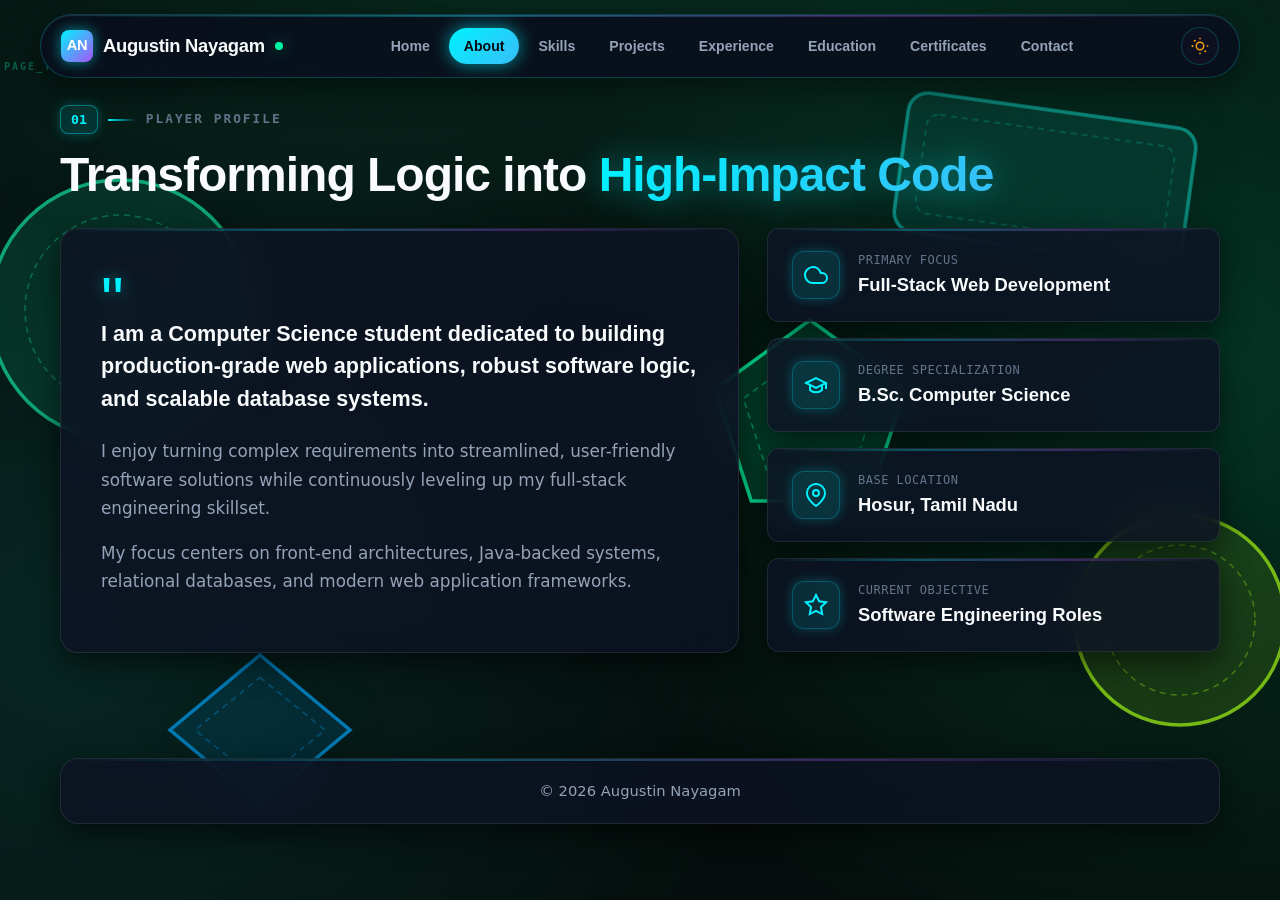
==== commit 08f5b92b: "Add files via upload" ====
--- a/about.html
+++ b/about.html
@@ -4,43 +4,34 @@
 <head>
     <meta charset="UTF-8">
     <meta name="viewport" content="width=device-width, initial-scale=1.0">
+    <meta http-equiv="Content-Security-Policy"
+        content="default-src 'self'; script-src 'self'; style-src 'self' 'unsafe-inline' https://fonts.googleapis.com; font-src https://fonts.gstatic.com; img-src 'self' data:; connect-src 'self'; base-uri 'self'; form-action 'self' mailto:;">
+    <meta http-equiv="X-Content-Type-Options" content="nosniff">
+    <meta name="referrer" content="strict-origin-when-cross-origin">
     <meta name="description"
-        content="Augustin Nayagam - Computer Science Student & Web Developer Portfolio. High-energy glassmorphism and neon glowing creative portfolio.">
+        content="About Augustin Nayagam - Computer Science student interested in web development, software engineering, and database-driven applications.">
     <title>About Me | Augustin Nayagam</title>
 
     <!-- Google Fonts: Outfit, Space Grotesk, JetBrains Mono -->
     <link rel="preconnect" href="https://fonts.googleapis.com">
     <link rel="preconnect" href="https://fonts.gstatic.com" crossorigin>
     <link
-        href="https://fonts.googleapis.com/css2?family=JetBrains+Mono:wght@400;500;700&family=Outfit:wght@300;400;500;600;700;800;900&family=Space+Grotesk:wght@400;500;600;700&display=swap"
+        href="https://fonts.googleapis.com/css2?family=JetBrains+Mono:wght@400;500;700&family=Outfit:wght@400;500;600;700;800;900&family=Space+Grotesk:wght@400;500;600;700&display=swap"
         rel="stylesheet">
 
-    <link rel="stylesheet" href="style.css">
+    <link rel="stylesheet" href="common.css">
+    <link rel="stylesheet" href="about.css">
 </head>
 
-<body>
-
-    <!-- ===== AMBIENT GLOWING ORBS ===== -->
-    <div class="ambient-orbs" aria-hidden="true">
-        <div class="orb orb-cyan"></div>
-        <div class="orb orb-pink"></div>
-        <div class="orb orb-purple"></div>
-        <div class="orb orb-lime"></div>
-        <div class="orb orb-amber"></div>
-    </div>
-
-    <!-- ===== CYBER GRID & SCANLINE EFFECT ===== -->
-    <div class="cyber-grid" aria-hidden="true"></div>
-
-    <!-- ===== INTERACTIVE CURSOR SPOTLIGHT ===== -->
-    <div class="cursor-glow" id="cursorGlow" aria-hidden="true"></div>
-
-    <!-- ===== GLASS HEADER ===== -->
+<body class="page-about">
+
+    <!-- ===== HEADER ===== -->
     <header class="header" id="header">
         <div class="header-inner glass-card">
             <a href="index.html" class="brand">
+                <span class="brand-badge">AN</span>
                 <span class="brand-text">Augustin Nayagam</span>
-                <span class="brand-dot"></span>
+                <span class="brand-dot" title="Available for opportunities"></span>
             </a>
 
             <nav class="desktop-nav" id="desktop-nav">
@@ -55,7 +46,7 @@
             </nav>
 
             <div class="header-right">
-                <button id="theme-toggle" class="theme-toggle glass-btn" aria-label="Toggle theme">
+                <button id="theme-toggle" class="theme-toggle" aria-label="Toggle theme">
                     <svg class="icon-sun" width="18" height="18" viewBox="0 0 24 24" fill="none" stroke="currentColor"
                         stroke-width="2">
                         <circle cx="12" cy="12" r="5" />
@@ -65,15 +56,16 @@
                         <line x1="18.36" y1="18.36" x2="19.78" y2="19.78" />
                         <line x1="1" y1="12" x2="3" y2="12" />
                         <line x1="21" y1="12" x2="23" y2="12" />
-                        <line x1="4.22" y1="19.78" x2="5.64" y2="18.36" />
-                        <line x1="18.36" y1="5.64" x2="19.78" y2="4.22" />
+                        <line x1="4.22" y1="4.22" x2="5.64" y2="5.64" />
+                        <line x1="18.36" y1="18.36" x2="19.78" y2="19.78" />
+                        <line x1="1" y1="12" x2="3" y2="12" />
                     </svg>
                     <svg class="icon-moon" width="18" height="18" viewBox="0 0 24 24" fill="none" stroke="currentColor"
                         stroke-width="2">
                         <path d="M21 12.79A9 9 0 1 1 11.21 3 7 7 0 0 0 21 12.79z" />
                     </svg>
                 </button>
-                <button class="burger glass-btn" id="burger" aria-label="Toggle navigation">
+                <button class="burger" id="burger" aria-label="Toggle navigation">
                     <span></span><span></span><span></span>
                 </button>
             </div>
@@ -81,17 +73,17 @@
     </header>
 
     <!-- ===== MOBILE DRAWER ===== -->
-    <div class="drawer glass-card" id="drawer">
+    <div class="drawer" id="drawer">
         <div class="drawer-header">
             <a href="index.html" class="brand">
-                <span class="brand-dot"></span>
-                <span class="brand-text">Augustin Nayagam A</span>
+                <span class="brand-badge">AN</span>
+                <span class="brand-text">Augustin Nayagam</span>
             </a>
             <button class="drawer-close" id="drawerClose" aria-label="Close menu">&times;</button>
         </div>
         <nav class="drawer-links">
             <a href="index.html" class="drawer-link"><span class="neon-num">01</span> Home</a>
-            <a href="about.html" class="drawer-link"><span class="neon-num">02</span> About</a>
+            <a href="about.html" class="drawer-link active"><span class="neon-num">02</span> About</a>
             <a href="skills.html" class="drawer-link"><span class="neon-num">03</span> Skills</a>
             <a href="projects.html" class="drawer-link"><span class="neon-num">04</span> Projects</a>
             <a href="experience.html" class="drawer-link"><span class="neon-num">05</span> Experience</a>
@@ -110,32 +102,31 @@
                 <div class="section-tag reveal">
                     <span class="tag-num">01</span>
                     <span class="tag-line"></span>
-                    <span class="tag-label">ABOUT ME</span>
+                    <span class="tag-label">PLAYER PROFILE</span>
                 </div>
 
-                <h2 class="section-title reveal">Transforming Logic into <span class="neon-highlight-cyan">Impactful
+                <h2 class="section-title reveal">Transforming Logic into <span class="neon-highlight-cyan">High-Impact
                         Code</span></h2>
 
                 <div class="about-grid">
                     <div class="about-quote-card glass-card reveal">
-                        <div class="card-glow-layer cyan-glow"></div>
                         <div class="quote-mark">"</div>
                         <blockquote class="about-statement">
-                            I am a Computer Science student interested in web development, software engineering, and
-                            database-driven applications.
+                            I am a Computer Science student dedicated to building production-grade web applications,
+                            robust software logic, and scalable database systems.
                         </blockquote>
                         <p class="about-text">
-                            I enjoy turning ideas into practical software solutions and continuously improving my
-                            programming and development skills.
+                            I enjoy turning complex requirements into streamlined, user-friendly software solutions
+                            while continuously leveling up my full-stack engineering skillset.
                         </p>
                         <p class="about-text">
-                            My current interests include front-end development, Java-based applications, databases, and
-                            modern web technologies.
+                            My focus centers on front-end architectures, Java-backed systems, relational databases, and
+                            modern web application frameworks.
                         </p>
                     </div>
 
                     <div class="about-facts-container">
-                        <div class="fact-card glass-card reveal f-cyan">
+                        <div class="fact-card glass-card reveal">
                             <div class="fact-icon-wrap">
                                 <svg width="24" height="24" viewBox="0 0 24 24" fill="none" stroke="currentColor"
                                     stroke-width="2">
@@ -143,12 +134,12 @@
                                 </svg>
                             </div>
                             <div class="fact-info">
-                                <span class="fact-title">Core Focus</span>
-                                <strong class="fact-value">Web Development</strong>
-                            </div>
-                        </div>
-
-                        <div class="fact-card glass-card reveal f-pink">
+                                <span class="fact-title">Primary Focus</span>
+                                <strong class="fact-value">Full-Stack Web Development</strong>
+                            </div>
+                        </div>
+
+                        <div class="fact-card glass-card reveal">
                             <div class="fact-icon-wrap">
                                 <svg width="24" height="24" viewBox="0 0 24 24" fill="none" stroke="currentColor"
                                     stroke-width="2">
@@ -157,12 +148,12 @@
                                 </svg>
                             </div>
                             <div class="fact-info">
-                                <span class="fact-title">Degree</span>
+                                <span class="fact-title">Degree Specialization</span>
                                 <strong class="fact-value">B.Sc. Computer Science</strong>
                             </div>
                         </div>
 
-                        <div class="fact-card glass-card reveal f-lime">
+                        <div class="fact-card glass-card reveal">
                             <div class="fact-icon-wrap">
                                 <svg width="24" height="24" viewBox="0 0 24 24" fill="none" stroke="currentColor"
                                     stroke-width="2">
@@ -171,12 +162,12 @@
                                 </svg>
                             </div>
                             <div class="fact-info">
-                                <span class="fact-title">Location</span>
+                                <span class="fact-title">Base Location</span>
                                 <strong class="fact-value">Hosur, Tamil Nadu</strong>
                             </div>
                         </div>
 
-                        <div class="fact-card glass-card reveal f-purple">
+                        <div class="fact-card glass-card reveal">
                             <div class="fact-icon-wrap">
                                 <svg width="24" height="24" viewBox="0 0 24 24" fill="none" stroke="currentColor"
                                     stroke-width="2">
@@ -185,8 +176,8 @@
                                 </svg>
                             </div>
                             <div class="fact-info">
-                                <span class="fact-title">Pursuing</span>
-                                <strong class="fact-value">Full-Stack Development</strong>
+                                <span class="fact-title">Current Objective</span>
+                                <strong class="fact-value">Software Engineering Roles</strong>
                             </div>
                         </div>
                     </div>
--- a/common.css
+++ b/common.css
@@ -0,0 +1,1177 @@
+/* ==========================================================================
+   AUGUSTIN NAYAGAM — COMMON & CORE STYLESHEET
+   Shared tokens, reset, typography, header, drawer, cards, buttons, footer.
+   ========================================================================== */
+
+/* ---------- Design Tokens ---------- */
+:root {
+    /* Color Palette - Dark Gaming Theme */
+    --bg-base: #070913;
+    --bg-surface: #0c1020;
+    --bg-surface-elevated: #121830;
+    --bg-card: rgba(14, 19, 36, 0.82);
+    --bg-card-hover: rgba(20, 28, 52, 0.94);
+    --bg-subtle: #19223c;
+
+    /* Neon Accents */
+    --neon-cyan: #00f2fe;
+    --neon-blue: #38bdf8;
+    --neon-indigo: #6366f1;
+    --neon-purple: #a855f7;
+    --neon-pink: #ec4899;
+    --neon-green: #00f5a0;
+    --neon-amber: #f59e0b;
+
+    /* Neon Glows */
+    --glow-cyan: 0 0 25px rgba(0, 242, 254, 0.45);
+    --glow-cyan-intense: 0 0 35px rgba(0, 242, 254, 0.7), 0 0 60px rgba(0, 242, 254, 0.3);
+    --glow-purple: 0 0 25px rgba(168, 85, 247, 0.45);
+    --glow-green: 0 0 18px rgba(0, 245, 160, 0.55);
+    --glow-card: 0 0 30px rgba(0, 242, 254, 0.25), 0 20px 40px rgba(0, 0, 0, 0.7);
+
+    /* Borders */
+    --border-color: rgba(0, 242, 254, 0.22);
+    --border-card: rgba(255, 255, 255, 0.09);
+    --border-hover: rgba(0, 242, 254, 0.7);
+
+    /* Text */
+    --text-primary: #f8fafc;
+    --text-secondary: #94a3b8;
+    --text-muted: #64748b;
+
+    /* Fonts */
+    --font-heading: 'Outfit', -apple-system, BlinkMacSystemFont, "Segoe UI", sans-serif;
+    --font-body: 'Space Grotesk', system-ui, -apple-system, sans-serif;
+    --font-mono: 'JetBrains Mono', Consolas, Monaco, monospace;
+
+    /* Radii */
+    --radius-sm: 8px;
+    --radius-md: 12px;
+    --radius-lg: 18px;
+    --radius-xl: 26px;
+    --radius-pill: 9999px;
+
+    --transition: all 0.25s cubic-bezier(0.16, 1, 0.3, 1);
+}
+
+/* Light Theme (Cyber Crisp / High Contrast) */
+body.light-theme {
+    --bg-base: #f8fafc;
+    --bg-surface: #ffffff;
+    --bg-surface-elevated: #f1f5f9;
+    --bg-card: rgba(255, 255, 255, 0.94);
+    --bg-card-hover: #ffffff;
+    --bg-subtle: #e2e8f0;
+
+    --neon-cyan: #0284c7;
+    --neon-purple: #7c3aed;
+    --neon-green: #059669;
+    --neon-pink: #db2777;
+    --neon-amber: #d97706;
+    --neon-indigo: #4338ca;
+
+    --border-color: rgba(2, 132, 199, 0.28);
+    --border-card: #e2e8f0;
+    --border-hover: #0284c7;
+
+    --glow-cyan: 0 0 16px rgba(2, 132, 199, 0.2);
+    --glow-cyan-intense: 0 0 25px rgba(2, 132, 199, 0.35);
+    --glow-purple: 0 0 16px rgba(124, 58, 237, 0.2);
+    --glow-green: 0 0 16px rgba(5, 150, 105, 0.25);
+    --glow-card: 0 12px 32px rgba(15, 23, 42, 0.08), 0 0 20px rgba(2, 132, 199, 0.12);
+
+    --text-primary: #0f172a;
+    --text-secondary: #334155;
+    --text-muted: #64748b;
+
+    color-scheme: light;
+    background-color: var(--bg-base);
+    background-image: 
+        linear-gradient(to right, rgba(2, 132, 199, 0.045) 1px, transparent 1px),
+        linear-gradient(to bottom, rgba(2, 132, 199, 0.045) 1px, transparent 1px),
+        radial-gradient(ellipse 90% 60% at 50% -15%, rgba(2, 132, 199, 0.10), transparent 65%),
+        radial-gradient(circle at 95% 35%, rgba(124, 58, 237, 0.06), transparent 45%),
+        radial-gradient(circle at 5% 75%, rgba(67, 56, 202, 0.06), transparent 45%);
+    background-size: 52px 52px, 52px 52px, auto, auto, auto;
+}
+
+/* ---------- Reset & Base ---------- */
+*,
+*::before,
+*::after {
+    margin: 0;
+    padding: 0;
+    box-sizing: border-box;
+}
+
+html {
+    scroll-behavior: smooth;
+    font-size: 16px;
+    color-scheme: dark;
+}
+
+body.light-theme {
+    color-scheme: light;
+}
+
+body {
+    font-family: var(--font-body);
+    background-color: var(--bg-base);
+    background-image: 
+        linear-gradient(to right, rgba(0, 242, 254, 0.035) 1px, transparent 1px),
+        linear-gradient(to bottom, rgba(0, 242, 254, 0.035) 1px, transparent 1px),
+        radial-gradient(ellipse 90% 60% at 50% -15%, rgba(0, 242, 254, 0.16), transparent 65%),
+        radial-gradient(circle at 95% 35%, rgba(168, 85, 247, 0.12), transparent 45%),
+        radial-gradient(circle at 5% 75%, rgba(99, 102, 241, 0.14), transparent 45%);
+    background-size: 52px 52px, 52px 52px, auto, auto, auto;
+    background-attachment: fixed;
+    color: var(--text-primary);
+    line-height: 1.6;
+    min-height: 100vh;
+    overflow-x: hidden;
+    position: relative;
+    -webkit-font-smoothing: antialiased;
+    transition: background-color 0.3s ease, color 0.3s ease;
+}
+
+/* ---------- Static High-Definition Vector Background Artwork Layer ---------- */
+.bg-shapes-layer {
+    position: fixed;
+    inset: 0;
+    pointer-events: none;
+    z-index: 0;
+    overflow: hidden;
+    transform: translate3d(0, 0, 0);
+}
+
+.bg-art-svg {
+    width: 100%;
+    height: 100%;
+    display: block;
+    pointer-events: none;
+    user-select: none;
+    transform: translateZ(0);
+}
+
+/* Base Full Shape Styling (Dark Mode Defaults) */
+.full-shape {
+    transition: fill-opacity 0.3s ease, stroke-opacity 0.3s ease, filter 0.3s ease;
+    filter: drop-shadow(0 0 20px rgba(0, 0, 0, 0.45));
+}
+
+.shape-fill-glass {
+    fill-opacity: 0.16;
+}
+
+.shape-stroke-bold {
+    stroke-width: 3.5px;
+    stroke-opacity: 0.88;
+}
+
+.shape-inner-accent {
+    stroke-width: 1.5px;
+    stroke-opacity: 0.45;
+    stroke-dasharray: 6 5;
+    fill: none;
+}
+
+.art-text-label {
+    font-family: var(--font-mono);
+    font-size: 10px;
+    letter-spacing: 2px;
+    font-weight: 700;
+    fill-opacity: 0.45;
+    user-select: none;
+}
+
+/* Light Theme Adaptability for Full Geometric Shapes */
+body.light-theme .full-shape {
+    filter: drop-shadow(0 8px 24px rgba(15, 23, 42, 0.12));
+}
+
+body.light-theme .shape-fill-glass {
+    fill-opacity: 0.28;
+}
+
+body.light-theme .shape-stroke-bold {
+    stroke-width: 3px;
+    stroke-opacity: 0.95;
+}
+
+body.light-theme .shape-inner-accent {
+    stroke-opacity: 0.60;
+    stroke-width: 1.8px;
+}
+
+body.light-theme .art-text-label {
+    fill: var(--text-secondary);
+    fill-opacity: 0.75;
+    font-weight: 800;
+}
+
+body.light-theme [stroke="#00f2fe"] { stroke: #0284c7; }
+body.light-theme [fill="#00f2fe"] { fill: #0284c7; }
+body.light-theme [stroke="#facc15"] { stroke: #d97706; }
+body.light-theme [fill="#facc15"] { fill: #d97706; }
+body.light-theme [stroke="#00f5a0"] { stroke: #059669; }
+body.light-theme [fill="#00f5a0"] { fill: #059669; }
+body.light-theme [stroke="#38bdf8"] { stroke: #0284c7; }
+body.light-theme [fill="#38bdf8"] { fill: #0284c7; }
+body.light-theme [stroke="#c084fc"] { stroke: #7c3aed; }
+body.light-theme [fill="#c084fc"] { fill: #7c3aed; }
+body.light-theme [stroke="#84cc16"] { stroke: #4d7c0f; }
+body.light-theme [fill="#84cc16"] { fill: #4d7c0f; }
+
+/* ==========================================================================
+   PER-PAGE COLORFUL THEMES & GRADIENT MESHES (DARK & LIGHT ADAPTATION)
+   ========================================================================== */
+
+/* 1. HOME / NEXUS (Electric Cyan & Neon Violet) */
+body.page-index {
+    background-color: #070914;
+    background-image: 
+        radial-gradient(ellipse 90% 65% at 50% -10%, rgba(0, 242, 254, 0.18), transparent 70%),
+        radial-gradient(circle at 92% 38%, rgba(139, 92, 246, 0.16), transparent 50%),
+        radial-gradient(circle at 6% 75%, rgba(99, 102, 241, 0.14), transparent 50%);
+    background-attachment: fixed;
+    background-size: cover;
+}
+body.light-theme.page-index {
+    background-color: #f0f9ff;
+    background-image: 
+        radial-gradient(ellipse 90% 65% at 50% -10%, rgba(2, 132, 199, 0.15), transparent 70%),
+        radial-gradient(circle at 92% 38%, rgba(99, 102, 241, 0.12), transparent 50%),
+        radial-gradient(circle at 6% 75%, rgba(14, 165, 233, 0.10), transparent 50%);
+}
+
+/* 2. ABOUT / BIO-CIRCUIT (Radiant Emerald & Cyber Mint) */
+body.page-about {
+    background-color: #050e0c;
+    background-image: 
+        radial-gradient(ellipse 90% 65% at 45% -10%, rgba(16, 185, 129, 0.20), transparent 70%),
+        radial-gradient(circle at 95% 40%, rgba(0, 245, 160, 0.16), transparent 50%),
+        radial-gradient(circle at 5% 70%, rgba(13, 148, 136, 0.18), transparent 50%);
+    background-attachment: fixed;
+    background-size: cover;
+}
+body.light-theme.page-about {
+    background-color: #f0fdf4;
+    background-image: 
+        radial-gradient(ellipse 90% 65% at 45% -10%, rgba(5, 150, 105, 0.16), transparent 70%),
+        radial-gradient(circle at 95% 40%, rgba(13, 148, 136, 0.14), transparent 50%),
+        radial-gradient(circle at 5% 70%, rgba(16, 185, 129, 0.12), transparent 50%);
+}
+
+/* 3. SKILLS / ARC REACTOR (Amber Plasma & Cyber Tangerine) */
+body.page-skills {
+    background-color: #120a04;
+    background-image: 
+        radial-gradient(ellipse 90% 65% at 50% -10%, rgba(249, 115, 22, 0.20), transparent 70%),
+        radial-gradient(circle at 92% 35%, rgba(245, 158, 11, 0.18), transparent 50%),
+        radial-gradient(circle at 8% 75%, rgba(234, 179, 8, 0.15), transparent 50%);
+    background-attachment: fixed;
+    background-size: cover;
+}
+body.light-theme.page-skills {
+    background-color: #fffbeb;
+    background-image: 
+        radial-gradient(ellipse 90% 65% at 50% -10%, rgba(217, 119, 6, 0.16), transparent 70%),
+        radial-gradient(circle at 92% 35%, rgba(234, 88, 12, 0.14), transparent 50%),
+        radial-gradient(circle at 8% 75%, rgba(245, 158, 11, 0.12), transparent 50%);
+}
+
+/* 4. PROJECTS / BLUEPRINT (Hyper Neon Pink & Electric Cyan) */
+body.page-projects {
+    background-color: #120516;
+    background-image: 
+        radial-gradient(ellipse 90% 65% at 50% -10%, rgba(236, 72, 153, 0.22), transparent 70%),
+        radial-gradient(circle at 95% 35%, rgba(217, 70, 239, 0.18), transparent 50%),
+        radial-gradient(circle at 5% 75%, rgba(0, 242, 254, 0.15), transparent 50%);
+    background-attachment: fixed;
+    background-size: cover;
+}
+body.light-theme.page-projects {
+    background-color: #fdf2f8;
+    background-image: 
+        radial-gradient(ellipse 90% 65% at 50% -10%, rgba(225, 29, 72, 0.16), transparent 70%),
+        radial-gradient(circle at 95% 35%, rgba(192, 38, 211, 0.14), transparent 50%),
+        radial-gradient(circle at 5% 75%, rgba(2, 132, 199, 0.12), transparent 50%);
+}
+
+/* 5. EXPERIENCE / VELOCITY (Royal Cobalt & Electric Azure) */
+body.page-experience {
+    background-color: #060918;
+    background-image: 
+        radial-gradient(ellipse 90% 65% at 50% -10%, rgba(37, 99, 235, 0.22), transparent 70%),
+        radial-gradient(circle at 92% 40%, rgba(56, 189, 248, 0.18), transparent 50%),
+        radial-gradient(circle at 8% 75%, rgba(99, 102, 241, 0.16), transparent 50%);
+    background-attachment: fixed;
+    background-size: cover;
+}
+body.light-theme.page-experience {
+    background-color: #eff6ff;
+    background-image: 
+        radial-gradient(ellipse 90% 65% at 50% -10%, rgba(29, 78, 216, 0.16), transparent 70%),
+        radial-gradient(circle at 92% 40%, rgba(2, 132, 199, 0.14), transparent 50%),
+        radial-gradient(circle at 8% 75%, rgba(79, 70, 229, 0.12), transparent 50%);
+}
+
+/* 6. EDUCATION / AMETHYST (Electric Violet & Deep Orchid) */
+body.page-education {
+    background-color: #0d061a;
+    background-image: 
+        radial-gradient(ellipse 90% 65% at 50% -10%, rgba(139, 92, 246, 0.22), transparent 70%),
+        radial-gradient(circle at 95% 35%, rgba(124, 58, 237, 0.18), transparent 50%),
+        radial-gradient(circle at 5% 75%, rgba(192, 132, 252, 0.15), transparent 50%);
+    background-attachment: fixed;
+    background-size: cover;
+}
+body.light-theme.page-education {
+    background-color: #faf5ff;
+    background-image: 
+        radial-gradient(ellipse 90% 65% at 50% -10%, rgba(109, 40, 217, 0.16), transparent 70%),
+        radial-gradient(circle at 95% 35%, rgba(126, 34, 206, 0.14), transparent 50%),
+        radial-gradient(circle at 5% 75%, rgba(147, 51, 234, 0.12), transparent 50%);
+}
+
+/* 7. CERTIFICATES / GOLD TROPHY (Imperial Gold & Laser Amber) */
+body.page-certificates {
+    background-color: #141005;
+    background-image: 
+        radial-gradient(ellipse 90% 65% at 50% -10%, rgba(234, 179, 8, 0.22), transparent 70%),
+        radial-gradient(circle at 92% 38%, rgba(245, 158, 11, 0.18), transparent 50%),
+        radial-gradient(circle at 8% 75%, rgba(16, 185, 129, 0.15), transparent 50%);
+    background-attachment: fixed;
+    background-size: cover;
+}
+body.light-theme.page-certificates {
+    background-color: #fefce8;
+    background-image: 
+        radial-gradient(ellipse 90% 65% at 50% -10%, rgba(202, 138, 4, 0.16), transparent 70%),
+        radial-gradient(circle at 92% 38%, rgba(180, 83, 9, 0.14), transparent 50%),
+        radial-gradient(circle at 8% 75%, rgba(5, 150, 105, 0.12), transparent 50%);
+}
+
+/* 8. CONTACT / NEURAL SATELLITE (Coral Crimson & Neon Turquoise) */
+body.page-contact {
+    background-color: #15060d;
+    background-image: 
+        radial-gradient(ellipse 90% 65% at 50% -10%, rgba(255, 71, 87, 0.22), transparent 70%),
+        radial-gradient(circle at 95% 35%, rgba(0, 242, 254, 0.18), transparent 50%),
+        radial-gradient(circle at 5% 75%, rgba(168, 85, 247, 0.16), transparent 50%);
+    background-attachment: fixed;
+    background-size: cover;
+}
+body.light-theme.page-contact {
+    background-color: #fff1f2;
+    background-image: 
+        radial-gradient(ellipse 90% 65% at 50% -10%, rgba(220, 38, 38, 0.16), transparent 70%),
+        radial-gradient(circle at 95% 35%, rgba(2, 132, 199, 0.14), transparent 50%),
+        radial-gradient(circle at 5% 75%, rgba(219, 39, 119, 0.12), transparent 50%);
+}
+
+::selection {
+    background: var(--neon-cyan);
+    color: #ffffff;
+}
+
+a {
+    color: inherit;
+    text-decoration: none;
+    transition: var(--transition);
+}
+
+button {
+    font-family: inherit;
+    cursor: pointer;
+    border: none;
+    background: none;
+    color: inherit;
+}
+
+img {
+    max-width: 100%;
+    height: auto;
+    display: block;
+}
+
+a:focus-visible,
+button:focus-visible,
+input:focus-visible {
+    outline: 2px solid var(--neon-cyan);
+    outline-offset: 3px;
+    box-shadow: var(--glow-cyan);
+    border-radius: var(--radius-sm);
+}
+
+/* ---------- Layout & Grid ---------- */
+.wrap {
+    width: min(1160px, 92%);
+    margin: 0 auto;
+}
+
+.sec {
+    padding: 105px 0;
+    position: relative;
+    z-index: 1;
+}
+
+/* ---------- 3D Mouse Reactive Neon Cards ---------- */
+.glass-card {
+    background: var(--bg-card);
+    backdrop-filter: blur(16px);
+    -webkit-backdrop-filter: blur(16px);
+    border: 1px solid var(--border-card);
+    border-radius: var(--radius-lg);
+    box-shadow: 0 10px 30px rgba(0, 0, 0, 0.55);
+    transition: border-color 0.3s ease, box-shadow 0.3s ease, transform 0.15s ease-out;
+    position: relative;
+    overflow: hidden;
+    transform-style: preserve-3d;
+    will-change: transform;
+}
+
+/* Neon Top Border Accent */
+.glass-card::after {
+    content: '';
+    position: absolute;
+    top: 0;
+    left: 0;
+    right: 0;
+    height: 2px;
+    background: linear-gradient(90deg, transparent, var(--neon-cyan), var(--neon-purple), transparent);
+    opacity: 0.3;
+    transition: opacity 0.3s ease;
+}
+
+.glass-card:hover {
+    border-color: var(--border-hover);
+    box-shadow: var(--glow-card);
+}
+
+.glass-card:hover::after {
+    opacity: 1;
+}
+
+body.light-theme .glass-card {
+    box-shadow: 0 8px 26px rgba(15, 23, 42, 0.06);
+}
+
+/* Ensure contents stay above card background */
+.glass-card > * {
+    position: relative;
+    z-index: 2;
+}
+
+/* ---------- Header (Fixed Neon Launcher Bar) ---------- */
+.header {
+    position: fixed;
+    top: 14px;
+    left: 0;
+    width: 100%;
+    z-index: 1000;
+    pointer-events: none;
+}
+
+.header-inner {
+    width: min(1200px, 95%);
+    margin: 0 auto;
+    height: 64px;
+    display: flex;
+    align-items: center;
+    justify-content: space-between;
+    padding: 0 20px;
+    pointer-events: auto;
+    border-radius: var(--radius-pill);
+    background: rgba(10, 14, 28, 0.88);
+    backdrop-filter: blur(16px);
+    -webkit-backdrop-filter: blur(16px);
+    border: 1px solid var(--border-color);
+    box-shadow: 0 10px 35px rgba(0, 0, 0, 0.5), inset 0 1px 0 rgba(255, 255, 255, 0.1);
+}
+
+body.light-theme .header-inner {
+    background: rgba(255, 255, 255, 0.94);
+    box-shadow: 0 10px 35px rgba(0, 0, 0, 0.08);
+}
+
+.brand {
+    display: flex;
+    align-items: center;
+    gap: 10px;
+    font-family: var(--font-heading);
+    font-size: 1.15rem;
+    font-weight: 800;
+    letter-spacing: -0.3px;
+    color: var(--text-primary);
+}
+
+.brand-text {
+    color: var(--text-primary);
+}
+
+.brand-badge {
+    display: inline-flex;
+    align-items: center;
+    justify-content: center;
+    width: 32px;
+    height: 32px;
+    border-radius: var(--radius-sm);
+    background: linear-gradient(135deg, var(--neon-cyan), var(--neon-purple));
+    color: #ffffff;
+    font-weight: 900;
+    font-size: 0.92rem;
+    box-shadow: 0 0 14px rgba(0, 242, 254, 0.55);
+}
+
+.brand-dot {
+    width: 8px;
+    height: 8px;
+    background: var(--neon-green);
+    border-radius: 50%;
+    box-shadow: var(--glow-green);
+    display: inline-block;
+    animation: neonBlink 2.5s infinite alternate;
+}
+
+@keyframes neonBlink {
+    0%, 100% {
+        opacity: 1;
+        transform: scale(1);
+        box-shadow: var(--glow-green);
+    }
+    50% {
+        opacity: 0.6;
+        transform: scale(1.25);
+        box-shadow: 0 0 16px var(--neon-cyan);
+    }
+}
+
+.desktop-nav {
+    display: flex;
+    align-items: center;
+    gap: 4px;
+}
+
+.nav-link {
+    font-family: var(--font-heading);
+    font-size: 0.88rem;
+    font-weight: 600;
+    color: var(--text-secondary);
+    padding: 7px 15px;
+    border-radius: var(--radius-pill);
+    transition: var(--transition);
+}
+
+.nav-link:hover {
+    color: var(--neon-cyan);
+    background: rgba(0, 242, 254, 0.12);
+    box-shadow: 0 0 12px rgba(0, 242, 254, 0.25);
+}
+
+body.light-theme .nav-link:hover {
+    color: var(--neon-cyan);
+    background: rgba(2, 132, 199, 0.1);
+}
+
+.nav-link.active {
+    color: #070913;
+    background: linear-gradient(135deg, var(--neon-cyan), #38bdf8);
+    font-weight: 800;
+    box-shadow: 0 0 18px rgba(0, 242, 254, 0.6);
+}
+
+body.light-theme .nav-link.active {
+    color: #ffffff;
+    background: var(--neon-cyan);
+    box-shadow: 0 0 16px rgba(2, 132, 199, 0.35);
+}
+
+.header-right {
+    display: flex;
+    align-items: center;
+    gap: 10px;
+}
+
+.theme-toggle {
+    width: 38px;
+    height: 38px;
+    border-radius: 50%;
+    display: inline-flex;
+    align-items: center;
+    justify-content: center;
+    background: var(--bg-surface);
+    border: 1px solid var(--border-color);
+    color: var(--text-secondary);
+    position: relative;
+    cursor: pointer;
+    transition: var(--transition);
+}
+
+.theme-toggle:hover {
+    color: var(--neon-cyan);
+    border-color: var(--neon-cyan);
+    box-shadow: var(--glow-cyan);
+}
+
+.theme-toggle .icon-sun,
+.theme-toggle .icon-moon {
+    position: absolute;
+    transition: transform 0.25s ease, opacity 0.25s ease;
+}
+
+.theme-toggle .icon-sun {
+    opacity: 1;
+    transform: rotate(0);
+    color: #f59e0b;
+}
+
+.theme-toggle .icon-moon {
+    opacity: 0;
+    transform: rotate(90deg);
+}
+
+body.light-theme .theme-toggle .icon-sun {
+    opacity: 0;
+    transform: rotate(-90deg);
+}
+
+body.light-theme .theme-toggle .icon-moon {
+    opacity: 1;
+    transform: rotate(0);
+    color: #0f172a;
+}
+
+.burger {
+    display: none;
+    width: 38px;
+    height: 38px;
+    border-radius: var(--radius-sm);
+    border: 1px solid var(--border-color);
+    flex-direction: column;
+    justify-content: center;
+    align-items: center;
+    gap: 5px;
+    background: var(--bg-surface);
+}
+
+.burger span {
+    width: 18px;
+    height: 2px;
+    background: var(--text-primary);
+    border-radius: 2px;
+    transition: var(--transition);
+}
+
+.burger.open span:nth-child(1) { transform: translateY(7px) rotate(45deg); background: var(--neon-cyan); }
+.burger.open span:nth-child(2) { opacity: 0; }
+.burger.open span:nth-child(3) { transform: translateY(-7px) rotate(-45deg); background: var(--neon-cyan); }
+
+/* ---------- Mobile Drawer ---------- */
+.drawer {
+    position: fixed;
+    top: 86px;
+    right: 20px;
+    width: min(320px, calc(100vw - 40px));
+    padding: 24px;
+    z-index: 1001;
+    transform: translateY(-10px);
+    opacity: 0;
+    pointer-events: none;
+    transition: opacity 0.2s ease, transform 0.2s ease;
+    background: var(--bg-surface);
+    border: 1px solid var(--border-color);
+    border-radius: var(--radius-lg);
+    box-shadow: 0 25px 60px rgba(0, 0, 0, 0.8), var(--glow-cyan);
+}
+
+.drawer.open {
+    transform: translateY(0);
+    opacity: 1;
+    pointer-events: auto;
+}
+
+.drawer-header {
+    display: flex;
+    align-items: center;
+    justify-content: space-between;
+    margin-bottom: 20px;
+    padding-bottom: 12px;
+    border-bottom: 1px solid var(--border-card);
+}
+
+.drawer-close {
+    font-size: 1.6rem;
+    color: var(--text-muted);
+    transition: var(--transition);
+    line-height: 1;
+    padding: 4px 8px;
+}
+
+.drawer-close:hover {
+    color: var(--neon-pink);
+    text-shadow: 0 0 10px var(--neon-pink);
+}
+
+.drawer-links {
+    display: flex;
+    flex-direction: column;
+    gap: 6px;
+}
+
+.drawer-link {
+    display: flex;
+    align-items: center;
+    gap: 12px;
+    padding: 10px 14px;
+    border-radius: var(--radius-md);
+    font-family: var(--font-heading);
+    font-size: 0.95rem;
+    font-weight: 700;
+    color: var(--text-secondary);
+    transition: var(--transition);
+}
+
+.drawer-link:hover,
+.drawer-link.active {
+    color: var(--neon-cyan);
+    background: rgba(0, 242, 254, 0.12);
+    border-left: 3px solid var(--neon-cyan);
+    box-shadow: 0 0 15px rgba(0, 242, 254, 0.2);
+}
+
+body.light-theme .drawer-link:hover,
+body.light-theme .drawer-link.active {
+    color: var(--neon-cyan);
+    background: rgba(2, 132, 199, 0.1);
+    box-shadow: 0 0 10px rgba(2, 132, 199, 0.15);
+}
+
+.neon-num {
+    font-family: var(--font-mono);
+    font-size: 0.78rem;
+    color: var(--neon-cyan);
+    font-weight: 700;
+}
+
+.drawer-overlay {
+    position: fixed;
+    inset: 0;
+    background: rgba(4, 7, 16, 0.8);
+    backdrop-filter: blur(6px);
+    z-index: 1000;
+    opacity: 0;
+    pointer-events: none;
+    transition: opacity 0.2s ease;
+}
+
+.drawer-overlay.open {
+    opacity: 1;
+    pointer-events: auto;
+}
+
+/* ---------- Common Neon Glow Buttons ---------- */
+.neon-btn {
+    display: inline-flex;
+    align-items: center;
+    gap: 10px;
+    padding: 14px 28px;
+    border-radius: var(--radius-md);
+    font-family: var(--font-heading);
+    font-size: 0.98rem;
+    font-weight: 800;
+    text-decoration: none;
+    cursor: pointer;
+    transition: var(--transition);
+}
+
+.neon-btn--primary {
+    background: linear-gradient(135deg, var(--neon-cyan) 0%, #38bdf8 50%, var(--neon-indigo) 100%);
+    color: #070913;
+    border: 1px solid rgba(255, 255, 255, 0.4);
+    box-shadow: 0 0 25px rgba(0, 242, 254, 0.5);
+}
+
+.neon-btn--primary:hover {
+    color: #ffffff;
+    box-shadow: 0 0 40px rgba(0, 242, 254, 0.8), 0 0 60px rgba(99, 102, 241, 0.5);
+    transform: translateY(-3px) scale(1.02);
+}
+
+.neon-btn--glass {
+    background: rgba(0, 242, 254, 0.06);
+    border: 1px solid rgba(0, 242, 254, 0.4);
+    color: var(--neon-cyan);
+    box-shadow: 0 0 16px rgba(0, 242, 254, 0.15);
+}
+
+.neon-btn--glass:hover {
+    background: rgba(0, 242, 254, 0.18);
+    border-color: var(--neon-cyan);
+    color: #ffffff;
+    box-shadow: 0 0 30px rgba(0, 242, 254, 0.5);
+    transform: translateY(-3px);
+}
+
+body.light-theme .neon-btn--glass:hover {
+    color: #ffffff;
+    background: var(--neon-cyan);
+}
+
+/* ---------- Section Header ---------- */
+.section-tag {
+    display: inline-flex;
+    align-items: center;
+    gap: 10px;
+    margin-bottom: 12px;
+}
+
+.section-tag--center {
+    justify-content: center;
+    margin: 0 auto 12px auto;
+}
+
+.tag-num {
+    font-family: var(--font-mono);
+    font-size: 0.82rem;
+    font-weight: 800;
+    color: var(--neon-cyan);
+    background: rgba(0, 242, 254, 0.12);
+    padding: 3px 10px;
+    border-radius: var(--radius-sm);
+    border: 1px solid rgba(0, 242, 254, 0.4);
+    box-shadow: 0 0 12px rgba(0, 242, 254, 0.25);
+}
+
+.tag-line {
+    width: 28px;
+    height: 2px;
+    background: linear-gradient(90deg, var(--neon-cyan), transparent);
+}
+
+.tag-label {
+    font-family: var(--font-mono);
+    font-size: 0.8rem;
+    font-weight: 800;
+    letter-spacing: 2px;
+    color: var(--text-muted);
+    text-transform: uppercase;
+}
+
+.section-title {
+    font-family: var(--font-heading);
+    font-size: clamp(2rem, 4.2vw, 3rem);
+    font-weight: 900;
+    letter-spacing: -1px;
+    line-height: 1.2;
+    margin-bottom: 24px;
+    color: var(--text-primary);
+}
+
+.neon-highlight-cyan {
+    background: linear-gradient(135deg, var(--neon-cyan), #38bdf8);
+    -webkit-background-clip: text;
+    -webkit-text-fill-color: transparent;
+    filter: drop-shadow(0 0 15px rgba(0, 242, 254, 0.4));
+}
+
+body.light-theme .neon-highlight-cyan {
+    background: linear-gradient(135deg, #0284c7, #0369a1);
+    -webkit-background-clip: text;
+    -webkit-text-fill-color: transparent;
+    filter: none;
+}
+
+.neon-highlight-pink {
+    background: linear-gradient(135deg, #f43f5e, #fb7185);
+    -webkit-background-clip: text;
+    -webkit-text-fill-color: transparent;
+    filter: drop-shadow(0 0 15px rgba(244, 63, 94, 0.4));
+}
+
+body.light-theme .neon-highlight-pink {
+    background: linear-gradient(135deg, #db2777, #be185d);
+    -webkit-background-clip: text;
+    -webkit-text-fill-color: transparent;
+    filter: none;
+}
+
+.neon-highlight-lime {
+    background: linear-gradient(135deg, var(--neon-green), #34d399);
+    -webkit-background-clip: text;
+    -webkit-text-fill-color: transparent;
+    filter: drop-shadow(0 0 15px rgba(0, 245, 160, 0.4));
+}
+
+body.light-theme .neon-highlight-lime {
+    background: linear-gradient(135deg, #059669, #047857);
+    -webkit-background-clip: text;
+    -webkit-text-fill-color: transparent;
+    filter: none;
+}
+
+.neon-highlight-purple {
+    background: linear-gradient(135deg, var(--neon-purple), #c084fc);
+    -webkit-background-clip: text;
+    -webkit-text-fill-color: transparent;
+    filter: drop-shadow(0 0 15px rgba(168, 85, 247, 0.4));
+}
+
+body.light-theme .neon-highlight-purple {
+    background: linear-gradient(135deg, #7c3aed, #6d28d9);
+    -webkit-background-clip: text;
+    -webkit-text-fill-color: transparent;
+    filter: none;
+}
+
+.neon-highlight-amber {
+    background: linear-gradient(135deg, var(--neon-amber), #fbbf24);
+    -webkit-background-clip: text;
+    -webkit-text-fill-color: transparent;
+    filter: drop-shadow(0 0 15px rgba(245, 158, 11, 0.4));
+}
+
+body.light-theme .neon-highlight-amber {
+    background: linear-gradient(135deg, #d97706, #b45309);
+    -webkit-background-clip: text;
+    -webkit-text-fill-color: transparent;
+    filter: none;
+}
+
+.section-lead {
+    font-size: 1.05rem;
+    color: var(--text-secondary);
+    max-width: 680px;
+    line-height: 1.6;
+    margin-top: -10px;
+    margin-bottom: 36px;
+}
+
+/* ---------- Catalog Live Search & Genre Filter Bar ---------- */
+.catalog-toolbar {
+    display: flex;
+    flex-wrap: wrap;
+    align-items: center;
+    justify-content: space-between;
+    gap: 16px;
+    margin-bottom: 36px;
+    padding: 16px 22px;
+    border-radius: var(--radius-lg);
+    background: var(--bg-surface);
+    border: 1px solid var(--border-color);
+    box-shadow: 0 0 20px rgba(0, 242, 254, 0.12);
+}
+
+.search-box-wrap {
+    position: relative;
+    flex: 1;
+    min-width: 260px;
+    max-width: 420px;
+}
+
+.search-icon {
+    position: absolute;
+    left: 14px;
+    top: 50%;
+    transform: translateY(-50%);
+    color: var(--neon-cyan);
+    pointer-events: none;
+}
+
+.catalog-search-input {
+    width: 100%;
+    padding: 11px 16px 11px 44px;
+    border-radius: var(--radius-pill);
+    background: var(--bg-card);
+    border: 1px solid var(--border-card);
+    color: var(--text-primary);
+    font-family: var(--font-body);
+    font-size: 0.92rem;
+    transition: var(--transition);
+}
+
+.catalog-search-input::placeholder {
+    color: var(--text-muted);
+}
+
+.catalog-search-input:focus {
+    outline: none;
+    border-color: var(--neon-cyan);
+    box-shadow: 0 0 20px rgba(0, 242, 254, 0.4);
+    background: var(--bg-surface-elevated);
+}
+
+body.light-theme .catalog-search-input:focus {
+    box-shadow: 0 0 15px rgba(2, 132, 199, 0.25);
+}
+
+.catalog-filters {
+    display: flex;
+    flex-wrap: wrap;
+    gap: 8px;
+}
+
+.filter-btn {
+    padding: 8px 18px;
+    border-radius: var(--radius-pill);
+    font-family: var(--font-mono);
+    font-size: 0.8rem;
+    font-weight: 700;
+    letter-spacing: 0.3px;
+    background: var(--bg-card);
+    border: 1px solid var(--border-card);
+    color: var(--text-secondary);
+    cursor: pointer;
+    transition: var(--transition);
+}
+
+.filter-btn:hover {
+    color: var(--neon-cyan);
+    border-color: var(--neon-cyan);
+    background: rgba(0, 242, 254, 0.12);
+    box-shadow: 0 0 12px rgba(0, 242, 254, 0.25);
+}
+
+body.light-theme .filter-btn:hover {
+    background: rgba(2, 132, 199, 0.08);
+}
+
+.filter-btn.active {
+    background: linear-gradient(135deg, var(--neon-cyan), #38bdf8);
+    border-color: var(--neon-cyan);
+    color: #070913;
+    font-weight: 900;
+    box-shadow: 0 0 18px rgba(0, 242, 254, 0.6);
+}
+
+body.light-theme .filter-btn.active {
+    color: #ffffff;
+    background: var(--neon-cyan);
+    box-shadow: 0 0 15px rgba(2, 132, 199, 0.35);
+}
+
+.catalog-item.is-hidden {
+    display: none !important;
+}
+
+.no-results-msg {
+    display: none;
+    text-align: center;
+    padding: 50px 20px;
+    font-family: var(--font-heading);
+    font-size: 1.15rem;
+    color: var(--text-muted);
+    border: 1px dashed var(--border-color);
+    border-radius: var(--radius-lg);
+    margin-top: 20px;
+}
+
+/* ---------- Clean Footer ---------- */
+.footer {
+    position: relative;
+    z-index: 1;
+    padding-bottom: 40px;
+}
+
+.footer-content {
+    display: flex;
+    align-items: center;
+    justify-content: center;
+    padding: 20px 30px;
+    border-radius: var(--radius-lg);
+    text-align: center;
+}
+
+.footer-copy {
+    font-size: 0.92rem;
+    color: var(--text-secondary);
+}
+
+/* ---------- Subtle Reveal Animations ---------- */
+.anim-up,
+.reveal {
+    opacity: 0;
+    transform: translateY(18px);
+    transition: opacity 0.4s ease, transform 0.4s ease;
+}
+
+.anim-up {
+    animation: simpleFadeUp 0.5s ease forwards;
+}
+
+.d1 { animation-delay: 0.08s; }
+.d2 { animation-delay: 0.16s; }
+.d3 { animation-delay: 0.24s; }
+.d4 { animation-delay: 0.32s; }
+.d5 { animation-delay: 0.40s; }
+
+@keyframes simpleFadeUp {
+    to {
+        opacity: 1;
+        transform: translateY(0);
+    }
+}
+
+.reveal.show {
+    opacity: 1;
+    transform: translateY(0);
+}
+
+@media (prefers-reduced-motion: reduce) {
+    *,
+    *::before,
+    *::after {
+        animation-duration: 0.01ms !important;
+        transition-duration: 0.01ms !important;
+        scroll-behavior: auto !important;
+    }
+}
+
+/* ---------- Responsive Breakpoints (Common Layout) ---------- */
+@media (max-width: 960px) {
+    .desktop-nav {
+        display: none;
+    }
+
+    .burger {
+        display: flex;
+    }
+
+    .header-inner {
+        height: 56px;
+        padding: 0 16px;
+    }
+}
+
+@media (max-width: 768px) {
+    .sec {
+        padding: 70px 0;
+    }
+
+    .catalog-toolbar {
+        flex-direction: column;
+        align-items: stretch;
+    }
+
+    .search-box-wrap {
+        max-width: 100%;
+    }
+
+    .footer-content {
+        padding: 16px;
+    }
+}
+
+@media (max-width: 480px) {
+    .drawer {
+        width: calc(100vw - 32px);
+        right: 16px;
+        padding: 18px 14px;
+    }
+
+    .neon-btn {
+        width: 100%;
+        justify-content: center;
+    }
+}
+
--- a/about.css
+++ b/about.css
@@ -0,0 +1,103 @@
+/* ==========================================================================
+   AUGUSTIN NAYAGAM — ABOUT PAGE STYLESHEET (about.css)
+   Player profile quote card, statements, and stat/fact breakdown blocks.
+   ========================================================================== */
+
+.about-grid {
+    display: grid;
+    grid-template-columns: 1.2fr 0.8fr;
+    gap: 28px;
+}
+
+.about-quote-card {
+    padding: 40px;
+    position: relative;
+    border-radius: var(--radius-lg);
+}
+
+.quote-mark {
+    font-family: var(--font-heading);
+    font-size: 4rem;
+    line-height: 1;
+    color: var(--neon-cyan);
+    margin-bottom: -15px;
+    text-shadow: 0 0 15px rgba(0, 242, 254, 0.4);
+}
+
+.about-statement {
+    font-family: var(--font-heading);
+    font-size: 1.35rem;
+    font-weight: 700;
+    line-height: 1.5;
+    color: var(--text-primary);
+    margin-bottom: 22px;
+}
+
+.about-text {
+    font-size: 1.05rem;
+    color: var(--text-secondary);
+    margin-bottom: 16px;
+    line-height: 1.7;
+}
+
+.about-facts-container {
+    display: grid;
+    grid-template-columns: 1fr;
+    gap: 16px;
+}
+
+.fact-card {
+    display: flex;
+    align-items: center;
+    gap: 18px;
+    padding: 20px 24px;
+    border-radius: var(--radius-md);
+}
+
+.fact-icon-wrap {
+    width: 48px;
+    height: 48px;
+    border-radius: var(--radius-md);
+    display: flex;
+    align-items: center;
+    justify-content: center;
+    flex-shrink: 0;
+    background: rgba(0, 242, 254, 0.12);
+    color: var(--neon-cyan);
+    border: 1px solid var(--border-color);
+    box-shadow: 0 0 12px rgba(0, 242, 254, 0.25);
+}
+
+.fact-info {
+    display: flex;
+    flex-direction: column;
+}
+
+.fact-title {
+    font-family: var(--font-mono);
+    font-size: 0.75rem;
+    color: var(--text-muted);
+    text-transform: uppercase;
+    letter-spacing: 0.5px;
+}
+
+.fact-value {
+    font-family: var(--font-heading);
+    font-size: 1.15rem;
+    font-weight: 800;
+    color: var(--text-primary);
+}
+
+/* ---------- Responsive Breakpoints for About ---------- */
+@media (max-width: 992px) {
+    .about-grid {
+        grid-template-columns: 1fr;
+    }
+}
+
+@media (max-width: 768px) {
+    .about-quote-card {
+        padding: 26px 20px;
+    }
+}
+
